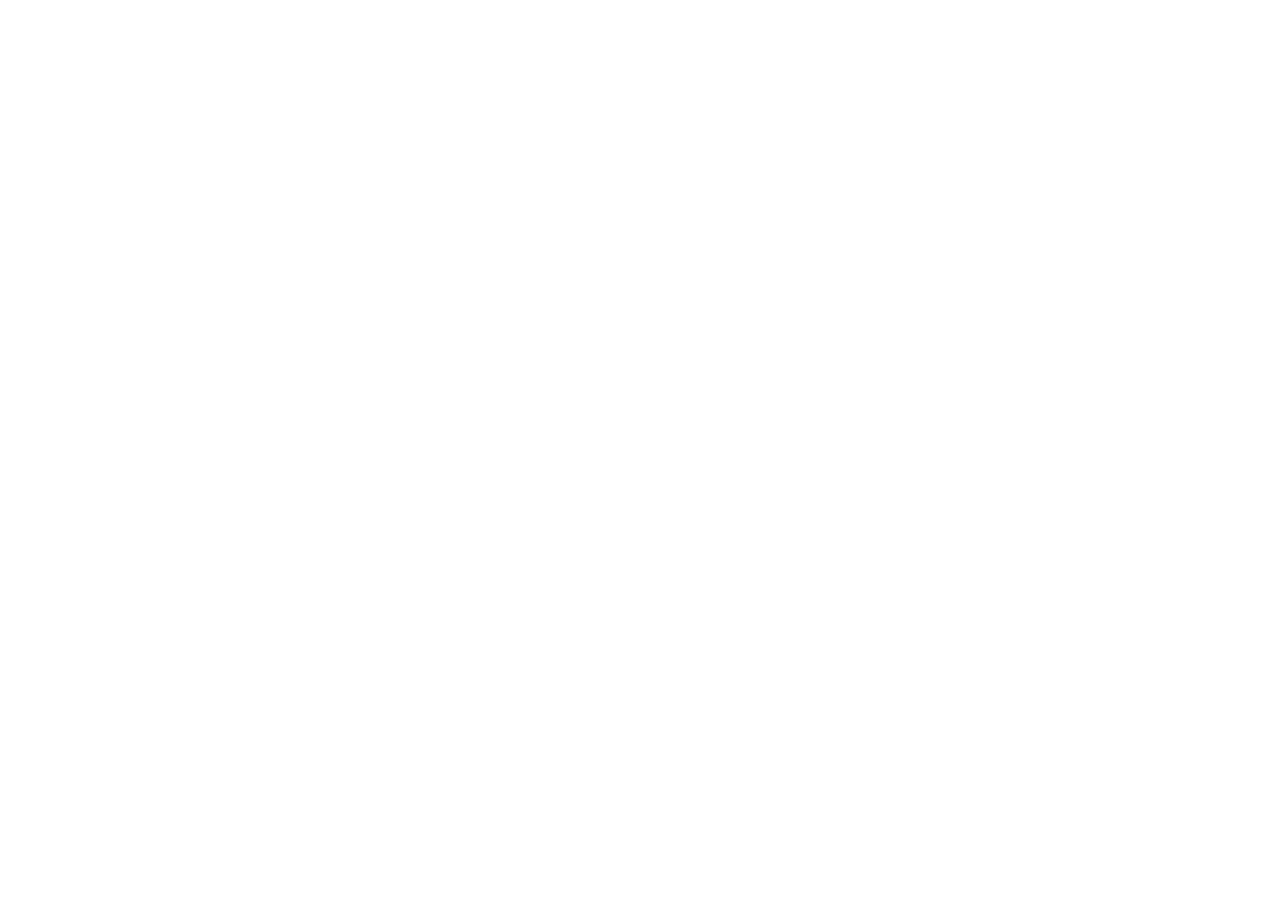
==== index.html @ 52187e14 "init porject" ====
<!DOCTYPE html>
<html lang="en">
<head>
    <meta charset="UTF-8">
    <meta http-equiv="X-UA-Compatible" content="IE=edge">
    <meta name="viewport" content="width=device-width, initial-scale=1.0">
    <title>首页</title>
</head>
<body>
    
</body>
</html>
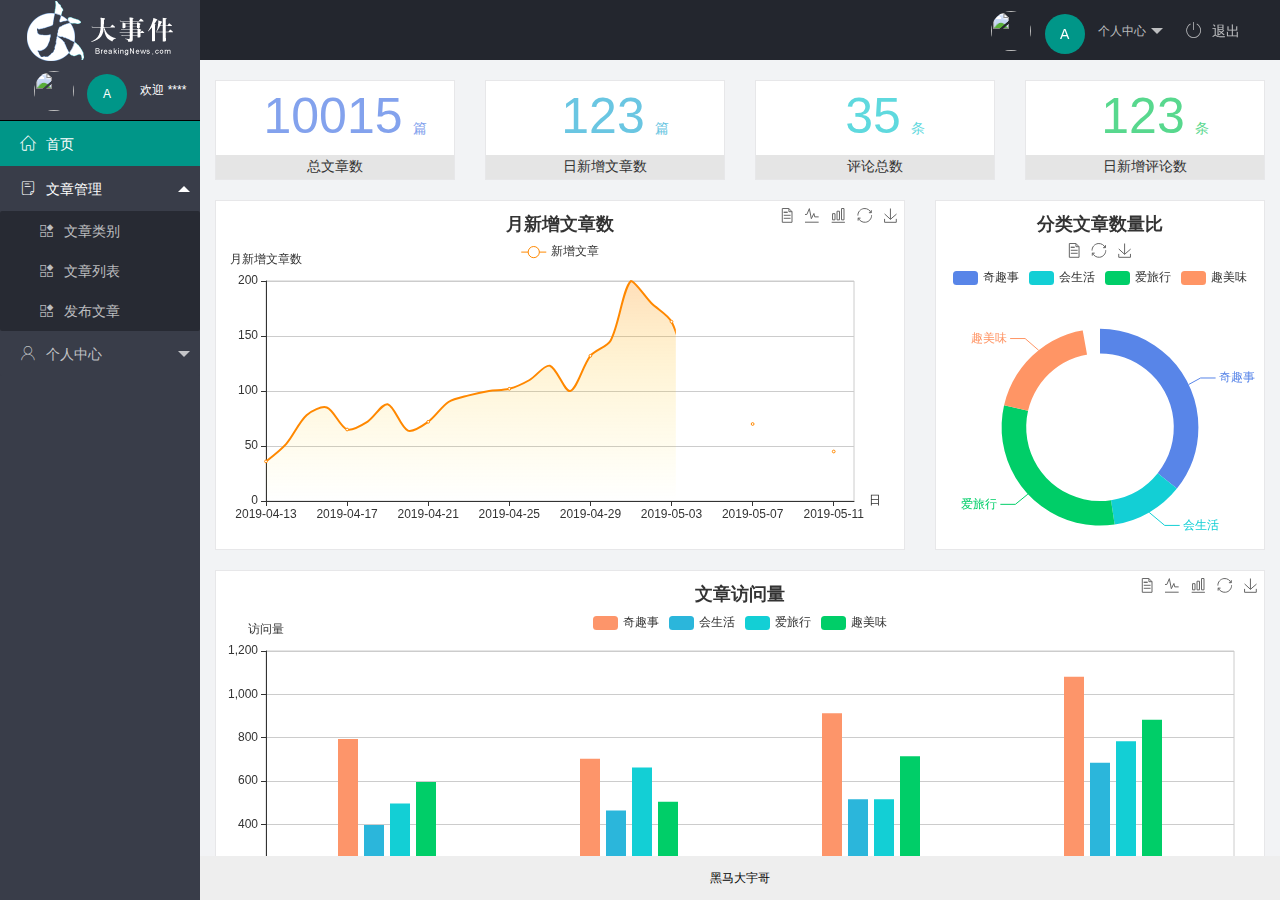
==== commit 8bfda434: "finsh home" ====
--- a/index.html
+++ b/index.html
@@ -1,12 +1,100 @@
 <!DOCTYPE html>
 <html lang="en">
+
 <head>
     <meta charset="UTF-8">
     <meta http-equiv="X-UA-Compatible" content="IE=edge">
     <meta name="viewport" content="width=device-width, initial-scale=1.0">
-    <title>首页</title>
+    <title>后台首页</title>
+    <link rel="stylesheet" href="./assets/lib/layui/css/layui.css">
+    <link rel="stylesheet" href="./assets/css/index.css">
+    <link rel="stylesheet" href="./assets/fonts/iconfont.css">
 </head>
+
 <body>
-    
+    <div class="layui-layout layui-layout-admin">
+        <div class="layui-header">
+            <div class="layui-logo layui-hide-xs layui-bg-black">
+                <img src="./assets/images/logo.png" alt="/ ">
+            </div>
+
+            <ul class="layui-nav layui-layout-right">
+                <li class="layui-nav-item layui-hide layui-show-md-inline-block">
+                    <a href="javascript:;" class="userInfo">
+                        <img src="//tva1.sinaimg.cn/crop.0.0.118.118.180/5db11ff4gw1e77d3nqrv8j203b03cweg.jpg"
+                            class="layui-nav-img">
+                            <span class="text-avatar">A</span>
+                        个人中心
+                    </a>
+                    <dl class="layui-nav-child">
+                        <dd><a href="">基本资料</a></dd>
+                        <dd><a href="">Settings</a></dd>
+                        <dd><a href="">Sign out</a></dd>
+                    </dl>
+                </li>
+                <li class="layui-nav-item" >
+                    <a href="javascript:;" class="btnLogout">
+                            <span class="iconfont icon-tuichu"></span>退出
+                    </a>
+                </li>
+            </ul>
+        </div>
+
+        <div class="layui-side layui-bg-black">
+            <div class="layui-side-scroll">
+                <div href="javascript:;" class="userInfo">
+                    <img src="//tva1.sinaimg.cn/crop.0.0.118.118.180/5db11ff4gw1e77d3nqrv8j203b03cweg.jpg"
+                        class="layui-nav-img">
+                        <span class="text-avatar">A</span>
+                    <span id="welcome">欢迎 ****</span>
+                </div>
+
+
+                <!-- 左侧导航区域（可配合layui已有的垂直导航） -->
+                <ul class="layui-nav layui-nav-tree" lay-filter="test">
+                    <li class="layui-nav-item layui-this" ><a href="./home/dashboard.html" target="fm"><span class="iconfont icon-home"></span>首页</a></li>
+
+                    <li class="layui-nav-item layui-nav-itemed">
+                        <a class="" href="javascript:;"><span class="iconfont icon-16"></span>文章管理</a>
+                        <dl class="layui-nav-child">
+                            <dd><a href="javascript:;"><i class="layui-icon">&#xe653;</i>文章类别</a></dd>
+                            <dd><a href="javascript:;"><i class="layui-icon">&#xe653;</i>文章列表</a></dd>
+                            <dd><a href="javascript:;"><i class="layui-icon">&#xe653;</i>发布文章</a></dd>
+
+                        </dl>
+                    </li>
+                    <li class="layui-nav-item">
+                        <a href="javascript:;"><span class="iconfont icon-user"></span>个人中心</a>
+                        <dl class="layui-nav-child">
+                            <dd><a href="javascript:;"><i class="layui-icon">&#xe653;</i>基本资料</a></dd>
+                            <dd><a href="javascript:;"><i class="layui-icon">&#xe653;</i>更换头像</a></dd>
+                            <dd><a href="javascript:;"><i class="layui-icon">&#xe653;</i>重置密码</a></dd>
+           
+                        </dl>
+                    </li>
+
+
+                </ul>
+            </div>
+        </div>
+
+        <div class="layui-body">
+            <!-- 内容主体区域 -->
+            <iframe name='fm'src="./home/dashboard.html" frameborder="0"></iframe>
+        </div>
+
+        <div class="layui-footer">
+            <!-- 底部固定区域 -->
+            黑马大宇哥
+        </div>
+    </div>
+
+    <script src="./assets/lib/layui/layui.all.js"></script>
+
+    <script src="./assets/lib/jquery.js"></script>
+    <script src="./assets/js/baseApi.js"></script>
+    <script src="./assets/js/index.js"></script>
+
 </body>
+
 </html>--- a/assets/lib/layui/css/layui.css
+++ b/assets/lib/layui/css/layui.css
@@ -0,0 +1,2 @@
+/** layui-v2.5.5 MIT License By https://www.layui.com */
+ .layui-inline,img{display:inline-block;vertical-align:middle}h1,h2,h3,h4,h5,h6{font-weight:400}.layui-edge,.layui-header,.layui-inline,.layui-main{position:relative}.layui-body,.layui-edge,.layui-elip{overflow:hidden}.layui-btn,.layui-edge,.layui-inline,img{vertical-align:middle}.layui-btn,.layui-disabled,.layui-icon,.layui-unselect{-moz-user-select:none;-webkit-user-select:none;-ms-user-select:none}.layui-elip,.layui-form-checkbox span,.layui-form-pane .layui-form-label{text-overflow:ellipsis;white-space:nowrap}.layui-breadcrumb,.layui-tree-btnGroup{visibility:hidden}blockquote,body,button,dd,div,dl,dt,form,h1,h2,h3,h4,h5,h6,input,li,ol,p,pre,td,textarea,th,ul{margin:0;padding:0;-webkit-tap-highlight-color:rgba(0,0,0,0)}a:active,a:hover{outline:0}img{border:none}li{list-style:none}table{border-collapse:collapse;border-spacing:0}h4,h5,h6{font-size:100%}button,input,optgroup,option,select,textarea{font-family:inherit;font-size:inherit;font-style:inherit;font-weight:inherit;outline:0}pre{white-space:pre-wrap;white-space:-moz-pre-wrap;white-space:-pre-wrap;white-space:-o-pre-wrap;word-wrap:break-word}body{line-height:24px;font:14px Helvetica Neue,Helvetica,PingFang SC,Tahoma,Arial,sans-serif}hr{height:1px;margin:10px 0;border:0;clear:both}a{color:#333;text-decoration:none}a:hover{color:#777}a cite{font-style:normal;*cursor:pointer}.layui-border-box,.layui-border-box *{box-sizing:border-box}.layui-box,.layui-box *{box-sizing:content-box}.layui-clear{clear:both;*zoom:1}.layui-clear:after{content:'\20';clear:both;*zoom:1;display:block;height:0}.layui-inline{*display:inline;*zoom:1}.layui-edge{display:inline-block;width:0;height:0;border-width:6px;border-style:dashed;border-color:transparent}.layui-edge-top{top:-4px;border-bottom-color:#999;border-bottom-style:solid}.layui-edge-right{border-left-color:#999;border-left-style:solid}.layui-edge-bottom{top:2px;border-top-color:#999;border-top-style:solid}.layui-edge-left{border-right-color:#999;border-right-style:solid}.layui-disabled,.layui-disabled:hover{color:#d2d2d2!important;cursor:not-allowed!important}.layui-circle{border-radius:100%}.layui-show{display:block!important}.layui-hide{display:none!important}@font-face{font-family:layui-icon;src:url(../font/iconfont.eot?v=250);src:url(../font/iconfont.eot?v=250#iefix) format('embedded-opentype'),url(../font/iconfont.woff2?v=250) format('woff2'),url(../font/iconfont.woff?v=250) format('woff'),url(../font/iconfont.ttf?v=250) format('truetype'),url(../font/iconfont.svg?v=250#layui-icon) format('svg')}.layui-icon{font-family:layui-icon!important;font-size:16px;font-style:normal;-webkit-font-smoothing:antialiased;-moz-osx-font-smoothing:grayscale}.layui-icon-reply-fill:before{content:"\e611"}.layui-icon-set-fill:before{content:"\e614"}.layui-icon-menu-fill:before{content:"\e60f"}.layui-icon-search:before{content:"\e615"}.layui-icon-share:before{content:"\e641"}.layui-icon-set-sm:before{content:"\e620"}.layui-icon-engine:before{content:"\e628"}.layui-icon-close:before{content:"\1006"}.layui-icon-close-fill:before{content:"\1007"}.layui-icon-chart-screen:before{content:"\e629"}.layui-icon-star:before{content:"\e600"}.layui-icon-circle-dot:before{content:"\e617"}.layui-icon-chat:before{content:"\e606"}.layui-icon-release:before{content:"\e609"}.layui-icon-list:before{content:"\e60a"}.layui-icon-chart:before{content:"\e62c"}.layui-icon-ok-circle:before{content:"\1005"}.layui-icon-layim-theme:before{content:"\e61b"}.layui-icon-table:before{content:"\e62d"}.layui-icon-right:before{content:"\e602"}.layui-icon-left:before{content:"\e603"}.layui-icon-cart-simple:before{content:"\e698"}.layui-icon-face-cry:before{content:"\e69c"}.layui-icon-face-smile:before{content:"\e6af"}.layui-icon-survey:before{content:"\e6b2"}.layui-icon-tree:before{content:"\e62e"}.layui-icon-upload-circle:before{content:"\e62f"}.layui-icon-add-circle:before{content:"\e61f"}.layui-icon-download-circle:before{content:"\e601"}.layui-icon-templeate-1:before{content:"\e630"}.layui-icon-util:before{content:"\e631"}.layui-icon-face-surprised:before{content:"\e664"}.layui-icon-edit:before{content:"\e642"}.layui-icon-speaker:before{content:"\e645"}.layui-icon-down:before{content:"\e61a"}.layui-icon-file:before{content:"\e621"}.layui-icon-layouts:before{content:"\e632"}.layui-icon-rate-half:before{content:"\e6c9"}.layui-icon-add-circle-fine:before{content:"\e608"}.layui-icon-prev-circle:before{content:"\e633"}.layui-icon-read:before{content:"\e705"}.layui-icon-404:before{content:"\e61c"}.layui-icon-carousel:before{content:"\e634"}.layui-icon-help:before{content:"\e607"}.layui-icon-code-circle:before{content:"\e635"}.layui-icon-water:before{content:"\e636"}.layui-icon-username:before{content:"\e66f"}.layui-icon-find-fill:before{content:"\e670"}.layui-icon-about:before{content:"\e60b"}.layui-icon-location:before{content:"\e715"}.layui-icon-up:before{content:"\e619"}.layui-icon-pause:before{content:"\e651"}.layui-icon-date:before{content:"\e637"}.layui-icon-layim-uploadfile:before{content:"\e61d"}.layui-icon-delete:before{content:"\e640"}.layui-icon-play:before{content:"\e652"}.layui-icon-top:before{content:"\e604"}.layui-icon-friends:before{content:"\e612"}.layui-icon-refresh-3:before{content:"\e9aa"}.layui-icon-ok:before{content:"\e605"}.layui-icon-layer:before{content:"\e638"}.layui-icon-face-smile-fine:before{content:"\e60c"}.layui-icon-dollar:before{content:"\e659"}.layui-icon-group:before{content:"\e613"}.layui-icon-layim-download:before{content:"\e61e"}.layui-icon-picture-fine:before{content:"\e60d"}.layui-icon-link:before{content:"\e64c"}.layui-icon-diamond:before{content:"\e735"}.layui-icon-log:before{content:"\e60e"}.layui-icon-rate-solid:before{content:"\e67a"}.layui-icon-fonts-del:before{content:"\e64f"}.layui-icon-unlink:before{content:"\e64d"}.layui-icon-fonts-clear:before{content:"\e639"}.layui-icon-triangle-r:before{content:"\e623"}.layui-icon-circle:before{content:"\e63f"}.layui-icon-radio:before{content:"\e643"}.layui-icon-align-center:before{content:"\e647"}.layui-icon-align-right:before{content:"\e648"}.layui-icon-align-left:before{content:"\e649"}.layui-icon-loading-1:before{content:"\e63e"}.layui-icon-return:before{content:"\e65c"}.layui-icon-fonts-strong:before{content:"\e62b"}.layui-icon-upload:before{content:"\e67c"}.layui-icon-dialogue:before{content:"\e63a"}.layui-icon-video:before{content:"\e6ed"}.layui-icon-headset:before{content:"\e6fc"}.layui-icon-cellphone-fine:before{content:"\e63b"}.layui-icon-add-1:before{content:"\e654"}.layui-icon-face-smile-b:before{content:"\e650"}.layui-icon-fonts-html:before{content:"\e64b"}.layui-icon-form:before{content:"\e63c"}.layui-icon-cart:before{content:"\e657"}.layui-icon-camera-fill:before{content:"\e65d"}.layui-icon-tabs:before{content:"\e62a"}.layui-icon-fonts-code:before{content:"\e64e"}.layui-icon-fire:before{content:"\e756"}.layui-icon-set:before{content:"\e716"}.layui-icon-fonts-u:before{content:"\e646"}.layui-icon-triangle-d:before{content:"\e625"}.layui-icon-tips:before{content:"\e702"}.layui-icon-picture:before{content:"\e64a"}.layui-icon-more-vertical:before{content:"\e671"}.layui-icon-flag:before{content:"\e66c"}.layui-icon-loading:before{content:"\e63d"}.layui-icon-fonts-i:before{content:"\e644"}.layui-icon-refresh-1:before{content:"\e666"}.layui-icon-rmb:before{content:"\e65e"}.layui-icon-home:before{content:"\e68e"}.layui-icon-user:before{content:"\e770"}.layui-icon-notice:before{content:"\e667"}.layui-icon-login-weibo:before{content:"\e675"}.layui-icon-voice:before{content:"\e688"}.layui-icon-upload-drag:before{content:"\e681"}.layui-icon-login-qq:before{content:"\e676"}.layui-icon-snowflake:before{content:"\e6b1"}.layui-icon-file-b:before{content:"\e655"}.layui-icon-template:before{content:"\e663"}.layui-icon-auz:before{content:"\e672"}.layui-icon-console:before{content:"\e665"}.layui-icon-app:before{content:"\e653"}.layui-icon-prev:before{content:"\e65a"}.layui-icon-website:before{content:"\e7ae"}.layui-icon-next:before{content:"\e65b"}.layui-icon-component:before{content:"\e857"}.layui-icon-more:before{content:"\e65f"}.layui-icon-login-wechat:before{content:"\e677"}.layui-icon-shrink-right:before{content:"\e668"}.layui-icon-spread-left:before{content:"\e66b"}.layui-icon-camera:before{content:"\e660"}.layui-icon-note:before{content:"\e66e"}.layui-icon-refresh:before{content:"\e669"}.layui-icon-female:before{content:"\e661"}.layui-icon-male:before{content:"\e662"}.layui-icon-password:before{content:"\e673"}.layui-icon-senior:before{content:"\e674"}.layui-icon-theme:before{content:"\e66a"}.layui-icon-tread:before{content:"\e6c5"}.layui-icon-praise:before{content:"\e6c6"}.layui-icon-star-fill:before{content:"\e658"}.layui-icon-rate:before{content:"\e67b"}.layui-icon-template-1:before{content:"\e656"}.layui-icon-vercode:before{content:"\e679"}.layui-icon-cellphone:before{content:"\e678"}.layui-icon-screen-full:before{content:"\e622"}.layui-icon-screen-restore:before{content:"\e758"}.layui-icon-cols:before{content:"\e610"}.layui-icon-export:before{content:"\e67d"}.layui-icon-print:before{content:"\e66d"}.layui-icon-slider:before{content:"\e714"}.layui-icon-addition:before{content:"\e624"}.layui-icon-subtraction:before{content:"\e67e"}.layui-icon-service:before{content:"\e626"}.layui-icon-transfer:before{content:"\e691"}.layui-main{width:1140px;margin:0 auto}.layui-header{z-index:1000;height:60px}.layui-header a:hover{transition:all .5s;-webkit-transition:all .5s}.layui-side{position:fixed;left:0;top:0;bottom:0;z-index:999;width:200px;overflow-x:hidden}.layui-side-scroll{position:relative;width:220px;height:100%;overflow-x:hidden}.layui-body{position:absolute;left:200px;right:0;top:0;bottom:0;z-index:998;width:auto;overflow-y:auto;box-sizing:border-box}.layui-layout-body{overflow:hidden}.layui-layout-admin .layui-header{background-color:#23262E}.layui-layout-admin .layui-side{top:60px;width:200px;overflow-x:hidden}.layui-layout-admin .layui-body{position:fixed;top:60px;bottom:44px}.layui-layout-admin .layui-main{width:auto;margin:0 15px}.layui-layout-admin .layui-footer{position:fixed;left:200px;right:0;bottom:0;height:44px;line-height:44px;padding:0 15px;background-color:#eee}.layui-layout-admin .layui-logo{position:absolute;left:0;top:0;width:200px;height:100%;line-height:60px;text-align:center;color:#009688;font-size:16px}.layui-layout-admin .layui-header .layui-nav{background:0 0}.layui-layout-left{position:absolute!important;left:200px;top:0}.layui-layout-right{position:absolute!important;right:0;top:0}.layui-container{position:relative;margin:0 auto;padding:0 15px;box-sizing:border-box}.layui-fluid{position:relative;margin:0 auto;padding:0 15px}.layui-row:after,.layui-row:before{content:'';display:block;clear:both}.layui-col-lg1,.layui-col-lg10,.layui-col-lg11,.layui-col-lg12,.layui-col-lg2,.layui-col-lg3,.layui-col-lg4,.layui-col-lg5,.layui-col-lg6,.layui-col-lg7,.layui-col-lg8,.layui-col-lg9,.layui-col-md1,.layui-col-md10,.layui-col-md11,.layui-col-md12,.layui-col-md2,.layui-col-md3,.layui-col-md4,.layui-col-md5,.layui-col-md6,.layui-col-md7,.layui-col-md8,.layui-col-md9,.layui-col-sm1,.layui-col-sm10,.layui-col-sm11,.layui-col-sm12,.layui-col-sm2,.layui-col-sm3,.layui-col-sm4,.layui-col-sm5,.layui-col-sm6,.layui-col-sm7,.layui-col-sm8,.layui-col-sm9,.layui-col-xs1,.layui-col-xs10,.layui-col-xs11,.layui-col-xs12,.layui-col-xs2,.layui-col-xs3,.layui-col-xs4,.layui-col-xs5,.layui-col-xs6,.layui-col-xs7,.layui-col-xs8,.layui-col-xs9{position:relative;display:block;box-sizing:border-box}.layui-col-xs1,.layui-col-xs10,.layui-col-xs11,.layui-col-xs12,.layui-col-xs2,.layui-col-xs3,.layui-col-xs4,.layui-col-xs5,.layui-col-xs6,.layui-col-xs7,.layui-col-xs8,.layui-col-xs9{float:left}.layui-col-xs1{width:8.33333333%}.layui-col-xs2{width:16.66666667%}.layui-col-xs3{width:25%}.layui-col-xs4{width:33.33333333%}.layui-col-xs5{width:41.66666667%}.layui-col-xs6{width:50%}.layui-col-xs7{width:58.33333333%}.layui-col-xs8{width:66.66666667%}.layui-col-xs9{width:75%}.layui-col-xs10{width:83.33333333%}.layui-col-xs11{width:91.66666667%}.layui-col-xs12{width:100%}.layui-col-xs-offset1{margin-left:8.33333333%}.layui-col-xs-offset2{margin-left:16.66666667%}.layui-col-xs-offset3{margin-left:25%}.layui-col-xs-offset4{margin-left:33.33333333%}.layui-col-xs-offset5{margin-left:41.66666667%}.layui-col-xs-offset6{margin-left:50%}.layui-col-xs-offset7{margin-left:58.33333333%}.layui-col-xs-offset8{margin-left:66.66666667%}.layui-col-xs-offset9{margin-left:75%}.layui-col-xs-offset10{margin-left:83.33333333%}.layui-col-xs-offset11{margin-left:91.66666667%}.layui-col-xs-offset12{margin-left:100%}@media screen and (max-width:768px){.layui-hide-xs{display:none!important}.layui-show-xs-block{display:block!important}.layui-show-xs-inline{display:inline!important}.layui-show-xs-inline-block{display:inline-block!important}}@media screen and (min-width:768px){.layui-container{width:750px}.layui-hide-sm{display:none!important}.layui-show-sm-block{display:block!important}.layui-show-sm-inline{display:inline!important}.layui-show-sm-inline-block{display:inline-block!important}.layui-col-sm1,.layui-col-sm10,.layui-col-sm11,.layui-col-sm12,.layui-col-sm2,.layui-col-sm3,.layui-col-sm4,.layui-col-sm5,.layui-col-sm6,.layui-col-sm7,.layui-col-sm8,.layui-col-sm9{float:left}.layui-col-sm1{width:8.33333333%}.layui-col-sm2{width:16.66666667%}.layui-col-sm3{width:25%}.layui-col-sm4{width:33.33333333%}.layui-col-sm5{width:41.66666667%}.layui-col-sm6{width:50%}.layui-col-sm7{width:58.33333333%}.layui-col-sm8{width:66.66666667%}.layui-col-sm9{width:75%}.layui-col-sm10{width:83.33333333%}.layui-col-sm11{width:91.66666667%}.layui-col-sm12{width:100%}.layui-col-sm-offset1{margin-left:8.33333333%}.layui-col-sm-offset2{margin-left:16.66666667%}.layui-col-sm-offset3{margin-left:25%}.layui-col-sm-offset4{margin-left:33.33333333%}.layui-col-sm-offset5{margin-left:41.66666667%}.layui-col-sm-offset6{margin-left:50%}.layui-col-sm-offset7{margin-left:58.33333333%}.layui-col-sm-offset8{margin-left:66.66666667%}.layui-col-sm-offset9{margin-left:75%}.layui-col-sm-offset10{margin-left:83.33333333%}.layui-col-sm-offset11{margin-left:91.66666667%}.layui-col-sm-offset12{margin-left:100%}}@media screen and (min-width:992px){.layui-container{width:970px}.layui-hide-md{display:none!important}.layui-show-md-block{display:block!important}.layui-show-md-inline{display:inline!important}.layui-show-md-inline-block{display:inline-block!important}.layui-col-md1,.layui-col-md10,.layui-col-md11,.layui-col-md12,.layui-col-md2,.layui-col-md3,.layui-col-md4,.layui-col-md5,.layui-col-md6,.layui-col-md7,.layui-col-md8,.layui-col-md9{float:left}.layui-col-md1{width:8.33333333%}.layui-col-md2{width:16.66666667%}.layui-col-md3{width:25%}.layui-col-md4{width:33.33333333%}.layui-col-md5{width:41.66666667%}.layui-col-md6{width:50%}.layui-col-md7{width:58.33333333%}.layui-col-md8{width:66.66666667%}.layui-col-md9{width:75%}.layui-col-md10{width:83.33333333%}.layui-col-md11{width:91.66666667%}.layui-col-md12{width:100%}.layui-col-md-offset1{margin-left:8.33333333%}.layui-col-md-offset2{margin-left:16.66666667%}.layui-col-md-offset3{margin-left:25%}.layui-col-md-offset4{margin-left:33.33333333%}.layui-col-md-offset5{margin-left:41.66666667%}.layui-col-md-offset6{margin-left:50%}.layui-col-md-offset7{margin-left:58.33333333%}.layui-col-md-offset8{margin-left:66.66666667%}.layui-col-md-offset9{margin-left:75%}.layui-col-md-offset10{margin-left:83.33333333%}.layui-col-md-offset11{margin-left:91.66666667%}.layui-col-md-offset12{margin-left:100%}}@media screen and (min-width:1200px){.layui-container{width:1170px}.layui-hide-lg{display:none!important}.layui-show-lg-block{display:block!important}.layui-show-lg-inline{display:inline!important}.layui-show-lg-inline-block{display:inline-block!important}.layui-col-lg1,.layui-col-lg10,.layui-col-lg11,.layui-col-lg12,.layui-col-lg2,.layui-col-lg3,.layui-col-lg4,.layui-col-lg5,.layui-col-lg6,.layui-col-lg7,.layui-col-lg8,.layui-col-lg9{float:left}.layui-col-lg1{width:8.33333333%}.layui-col-lg2{width:16.66666667%}.layui-col-lg3{width:25%}.layui-col-lg4{width:33.33333333%}.layui-col-lg5{width:41.66666667%}.layui-col-lg6{width:50%}.layui-col-lg7{width:58.33333333%}.layui-col-lg8{width:66.66666667%}.layui-col-lg9{width:75%}.layui-col-lg10{width:83.33333333%}.layui-col-lg11{width:91.66666667%}.layui-col-lg12{width:100%}.layui-col-lg-offset1{margin-left:8.33333333%}.layui-col-lg-offset2{margin-left:16.66666667%}.layui-col-lg-offset3{margin-left:25%}.layui-col-lg-offset4{margin-left:33.33333333%}.layui-col-lg-offset5{margin-left:41.66666667%}.layui-col-lg-offset6{margin-left:50%}.layui-col-lg-offset7{margin-left:58.33333333%}.layui-col-lg-offset8{margin-left:66.66666667%}.layui-col-lg-offset9{margin-left:75%}.layui-col-lg-offset10{margin-left:83.33333333%}.layui-col-lg-offset11{margin-left:91.66666667%}.layui-col-lg-offset12{margin-left:100%}}.layui-col-space1{margin:-.5px}.layui-col-space1>*{padding:.5px}.layui-col-space3{margin:-1.5px}.layui-col-space3>*{padding:1.5px}.layui-col-space5{margin:-2.5px}.layui-col-space5>*{padding:2.5px}.layui-col-space8{margin:-3.5px}.layui-col-space8>*{padding:3.5px}.layui-col-space10{margin:-5px}.layui-col-space10>*{padding:5px}.layui-col-space12{margin:-6px}.layui-col-space12>*{padding:6px}.layui-col-space15{margin:-7.5px}.layui-col-space15>*{padding:7.5px}.layui-col-space18{margin:-9px}.layui-col-space18>*{padding:9px}.layui-col-space20{margin:-10px}.layui-col-space20>*{padding:10px}.layui-col-space22{margin:-11px}.layui-col-space22>*{padding:11px}.layui-col-space25{margin:-12.5px}.layui-col-space25>*{padding:12.5px}.layui-col-space30{margin:-15px}.layui-col-space30>*{padding:15px}.layui-btn,.layui-input,.layui-select,.layui-textarea,.layui-upload-button{outline:0;-webkit-appearance:none;transition:all .3s;-webkit-transition:all .3s;box-sizing:border-box}.layui-elem-quote{margin-bottom:10px;padding:15px;line-height:22px;border-left:5px solid #009688;border-radius:0 2px 2px 0;background-color:#f2f2f2}.layui-quote-nm{border-style:solid;border-width:1px 1px 1px 5px;background:0 0}.layui-elem-field{margin-bottom:10px;padding:0;border-width:1px;border-style:solid}.layui-elem-field legend{margin-left:20px;padding:0 10px;font-size:20px;font-weight:300}.layui-field-title{margin:10px 0 20px;border-width:1px 0 0}.layui-field-box{padding:10px 15px}.layui-field-title .layui-field-box{padding:10px 0}.layui-progress{position:relative;height:6px;border-radius:20px;background-color:#e2e2e2}.layui-progress-bar{position:absolute;left:0;top:0;width:0;max-width:100%;height:6px;border-radius:20px;text-align:right;background-color:#5FB878;transition:all .3s;-webkit-transition:all .3s}.layui-progress-big,.layui-progress-big .layui-progress-bar{height:18px;line-height:18px}.layui-progress-text{position:relative;top:-20px;line-height:18px;font-size:12px;color:#666}.layui-progress-big .layui-progress-text{position:static;padding:0 10px;color:#fff}.layui-collapse{border-width:1px;border-style:solid;border-radius:2px}.layui-colla-content,.layui-colla-item{border-top-width:1px;border-top-style:solid}.layui-colla-item:first-child{border-top:none}.layui-colla-title{position:relative;height:42px;line-height:42px;padding:0 15px 0 35px;color:#333;background-color:#f2f2f2;cursor:pointer;font-size:14px;overflow:hidden}.layui-colla-content{display:none;padding:10px 15px;line-height:22px;color:#666}.layui-colla-icon{position:absolute;left:15px;top:0;font-size:14px}.layui-card{margin-bottom:15px;border-radius:2px;background-color:#fff;box-shadow:0 1px 2px 0 rgba(0,0,0,.05)}.layui-card:last-child{margin-bottom:0}.layui-card-header{position:relative;height:42px;line-height:42px;padding:0 15px;border-bottom:1px solid #f6f6f6;color:#333;border-radius:2px 2px 0 0;font-size:14px}.layui-bg-black,.layui-bg-blue,.layui-bg-cyan,.layui-bg-green,.layui-bg-orange,.layui-bg-red{color:#fff!important}.layui-card-body{position:relative;padding:10px 15px;line-height:24px}.layui-card-body[pad15]{padding:15px}.layui-card-body[pad20]{padding:20px}.layui-card-body .layui-table{margin:5px 0}.layui-card .layui-tab{margin:0}.layui-panel-window{position:relative;padding:15px;border-radius:0;border-top:5px solid #E6E6E6;background-color:#fff}.layui-auxiliar-moving{position:fixed;left:0;right:0;top:0;bottom:0;width:100%;height:100%;background:0 0;z-index:9999999999}.layui-form-label,.layui-form-mid,.layui-form-select,.layui-input-block,.layui-input-inline,.layui-textarea{position:relative}.layui-bg-red{background-color:#FF5722!important}.layui-bg-orange{background-color:#FFB800!important}.layui-bg-green{background-color:#009688!important}.layui-bg-cyan{background-color:#2F4056!important}.layui-bg-blue{background-color:#1E9FFF!important}.layui-bg-black{background-color:#393D49!important}.layui-bg-gray{background-color:#eee!important;color:#666!important}.layui-badge-rim,.layui-colla-content,.layui-colla-item,.layui-collapse,.layui-elem-field,.layui-form-pane .layui-form-item[pane],.layui-form-pane .layui-form-label,.layui-input,.layui-layedit,.layui-layedit-tool,.layui-quote-nm,.layui-select,.layui-tab-bar,.layui-tab-card,.layui-tab-title,.layui-tab-title .layui-this:after,.layui-textarea{border-color:#e6e6e6}.layui-timeline-item:before,hr{background-color:#e6e6e6}.layui-text{line-height:22px;font-size:14px;color:#666}.layui-text h1,.layui-text h2,.layui-text h3{font-weight:500;color:#333}.layui-text h1{font-size:30px}.layui-text h2{font-size:24px}.layui-text h3{font-size:18px}.layui-text a:not(.layui-btn){color:#01AAED}.layui-text a:not(.layui-btn):hover{text-decoration:underline}.layui-text ul{padding:5px 0 5px 15px}.layui-text ul li{margin-top:5px;list-style-type:disc}.layui-text em,.layui-word-aux{color:#999!important;padding:0 5px!important}.layui-btn{display:inline-block;height:38px;line-height:38px;padding:0 18px;background-color:#009688;color:#fff;white-space:nowrap;text-align:center;font-size:14px;border:none;border-radius:2px;cursor:pointer}.layui-btn:hover{opacity:.8;filter:alpha(opacity=80);color:#fff}.layui-btn:active{opacity:1;filter:alpha(opacity=100)}.layui-btn+.layui-btn{margin-left:10px}.layui-btn-container{font-size:0}.layui-btn-container .layui-btn{margin-right:10px;margin-bottom:10px}.layui-btn-container .layui-btn+.layui-btn{margin-left:0}.layui-table .layui-btn-container .layui-btn{margin-bottom:9px}.layui-btn-radius{border-radius:100px}.layui-btn .layui-icon{margin-right:3px;font-size:18px;vertical-align:bottom;vertical-align:middle\9}.layui-btn-primary{border:1px solid #C9C9C9;background-color:#fff;color:#555}.layui-btn-primary:hover{border-color:#009688;color:#333}.layui-btn-normal{background-color:#1E9FFF}.layui-btn-warm{background-color:#FFB800}.layui-btn-danger{background-color:#FF5722}.layui-btn-checked{background-color:#5FB878}.layui-btn-disabled,.layui-btn-disabled:active,.layui-btn-disabled:hover{border:1px solid #e6e6e6;background-color:#FBFBFB;color:#C9C9C9;cursor:not-allowed;opacity:1}.layui-btn-lg{height:44px;line-height:44px;padding:0 25px;font-size:16px}.layui-btn-sm{height:30px;line-height:30px;padding:0 10px;font-size:12px}.layui-btn-sm i{font-size:16px!important}.layui-btn-xs{height:22px;line-height:22px;padding:0 5px;font-size:12px}.layui-btn-xs i{font-size:14px!important}.layui-btn-group{display:inline-block;vertical-align:middle;font-size:0}.layui-btn-group .layui-btn{margin-left:0!important;margin-right:0!important;border-left:1px solid rgba(255,255,255,.5);border-radius:0}.layui-btn-group .layui-btn-primary{border-left:none}.layui-btn-group .layui-btn-primary:hover{border-color:#C9C9C9;color:#009688}.layui-btn-group .layui-btn:first-child{border-left:none;border-radius:2px 0 0 2px}.layui-btn-group .layui-btn-primary:first-child{border-left:1px solid #c9c9c9}.layui-btn-group .layui-btn:last-child{border-radius:0 2px 2px 0}.layui-btn-group .layui-btn+.layui-btn{margin-left:0}.layui-btn-group+.layui-btn-group{margin-left:10px}.layui-btn-fluid{width:100%}.layui-input,.layui-select,.layui-textarea{height:38px;line-height:1.3;line-height:38px\9;border-width:1px;border-style:solid;background-color:#fff;border-radius:2px}.layui-input::-webkit-input-placeholder,.layui-select::-webkit-input-placeholder,.layui-textarea::-webkit-input-placeholder{line-height:1.3}.layui-input,.layui-textarea{display:block;width:100%;padding-left:10px}.layui-input:hover,.layui-textarea:hover{border-color:#D2D2D2!important}.layui-input:focus,.layui-textarea:focus{border-color:#C9C9C9!important}.layui-textarea{min-height:100px;height:auto;line-height:20px;padding:6px 10px;resize:vertical}.layui-select{padding:0 10px}.layui-form input[type=checkbox],.layui-form input[type=radio],.layui-form select{display:none}.layui-form [lay-ignore]{display:initial}.layui-form-item{margin-bottom:15px;clear:both;*zoom:1}.layui-form-item:after{content:'\20';clear:both;*zoom:1;display:block;height:0}.layui-form-label{float:left;display:block;padding:9px 15px;width:80px;font-weight:400;line-height:20px;text-align:right}.layui-form-label-col{display:block;float:none;padding:9px 0;line-height:20px;text-align:left}.layui-form-item .layui-inline{margin-bottom:5px;margin-right:10px}.layui-input-block{margin-left:110px;min-height:36px}.layui-input-inline{display:inline-block;vertical-align:middle}.layui-form-item .layui-input-inline{float:left;width:190px;margin-right:10px}.layui-form-text .layui-input-inline{width:auto}.layui-form-mid{float:left;display:block;padding:9px 0!important;line-height:20px;margin-right:10px}.layui-form-danger+.layui-form-select .layui-input,.layui-form-danger:focus{border-color:#FF5722!important}.layui-form-select .layui-input{padding-right:30px;cursor:pointer}.layui-form-select .layui-edge{position:absolute;right:10px;top:50%;margin-top:-3px;cursor:pointer;border-width:6px;border-top-color:#c2c2c2;border-top-style:solid;transition:all .3s;-webkit-transition:all .3s}.layui-form-select dl{display:none;position:absolute;left:0;top:42px;padding:5px 0;z-index:899;min-width:100%;border:1px solid #d2d2d2;max-height:300px;overflow-y:auto;background-color:#fff;border-radius:2px;box-shadow:0 2px 4px rgba(0,0,0,.12);box-sizing:border-box}.layui-form-select dl dd,.layui-form-select dl dt{padding:0 10px;line-height:36px;white-space:nowrap;overflow:hidden;text-overflow:ellipsis}.layui-form-select dl dt{font-size:12px;color:#999}.layui-form-select dl dd{cursor:pointer}.layui-form-select dl dd:hover{background-color:#f2f2f2;-webkit-transition:.5s all;transition:.5s all}.layui-form-select .layui-select-group dd{padding-left:20px}.layui-form-select dl dd.layui-select-tips{padding-left:10px!important;color:#999}.layui-form-select dl dd.layui-this{background-color:#5FB878;color:#fff}.layui-form-checkbox,.layui-form-select dl dd.layui-disabled{background-color:#fff}.layui-form-selected dl{display:block}.layui-form-checkbox,.layui-form-checkbox *,.layui-form-switch{display:inline-block;vertical-align:middle}.layui-form-selected .layui-edge{margin-top:-9px;-webkit-transform:rotate(180deg);transform:rotate(180deg);margin-top:-3px\9}:root .layui-form-selected .layui-edge{margin-top:-9px\0/IE9}.layui-form-selectup dl{top:auto;bottom:42px}.layui-select-none{margin:5px 0;text-align:center;color:#999}.layui-select-disabled .layui-disabled{border-color:#eee!important}.layui-select-disabled .layui-edge{border-top-color:#d2d2d2}.layui-form-checkbox{position:relative;height:30px;line-height:30px;margin-right:10px;padding-right:30px;cursor:pointer;font-size:0;-webkit-transition:.1s linear;transition:.1s linear;box-sizing:border-box}.layui-form-checkbox span{padding:0 10px;height:100%;font-size:14px;border-radius:2px 0 0 2px;background-color:#d2d2d2;color:#fff;overflow:hidden}.layui-form-checkbox:hover span{background-color:#c2c2c2}.layui-form-checkbox i{position:absolute;right:0;top:0;width:30px;height:28px;border:1px solid #d2d2d2;border-left:none;border-radius:0 2px 2px 0;color:#fff;font-size:20px;text-align:center}.layui-form-checkbox:hover i{border-color:#c2c2c2;color:#c2c2c2}.layui-form-checked,.layui-form-checked:hover{border-color:#5FB878}.layui-form-checked span,.layui-form-checked:hover span{background-color:#5FB878}.layui-form-checked i,.layui-form-checked:hover i{color:#5FB878}.layui-form-item .layui-form-checkbox{margin-top:4px}.layui-form-checkbox[lay-skin=primary]{height:auto!important;line-height:normal!important;min-width:18px;min-height:18px;border:none!important;margin-right:0;padding-left:28px;padding-right:0;background:0 0}.layui-form-checkbox[lay-skin=primary] span{padding-left:0;padding-right:15px;line-height:18px;background:0 0;color:#666}.layui-form-checkbox[lay-skin=primary] i{right:auto;left:0;width:16px;height:16px;line-height:16px;border:1px solid #d2d2d2;font-size:12px;border-radius:2px;background-color:#fff;-webkit-transition:.1s linear;transition:.1s linear}.layui-form-checkbox[lay-skin=primary]:hover i{border-color:#5FB878;color:#fff}.layui-form-checked[lay-skin=primary] i{border-color:#5FB878!important;background-color:#5FB878;color:#fff}.layui-checkbox-disbaled[lay-skin=primary] span{background:0 0!important;color:#c2c2c2}.layui-checkbox-disbaled[lay-skin=primary]:hover i{border-color:#d2d2d2}.layui-form-item .layui-form-checkbox[lay-skin=primary]{margin-top:10px}.layui-form-switch{position:relative;height:22px;line-height:22px;min-width:35px;padding:0 5px;margin-top:8px;border:1px solid #d2d2d2;border-radius:20px;cursor:pointer;background-color:#fff;-webkit-transition:.1s linear;transition:.1s linear}.layui-form-switch i{position:absolute;left:5px;top:3px;width:16px;height:16px;border-radius:20px;background-color:#d2d2d2;-webkit-transition:.1s linear;transition:.1s linear}.layui-form-switch em{position:relative;top:0;width:25px;margin-left:21px;padding:0!important;text-align:center!important;color:#999!important;font-style:normal!important;font-size:12px}.layui-form-onswitch{border-color:#5FB878;background-color:#5FB878}.layui-checkbox-disbaled,.layui-checkbox-disbaled i{border-color:#e2e2e2!important}.layui-form-onswitch i{left:100%;margin-left:-21px;background-color:#fff}.layui-form-onswitch em{margin-left:5px;margin-right:21px;color:#fff!important}.layui-checkbox-disbaled span{background-color:#e2e2e2!important}.layui-checkbox-disbaled:hover i{color:#fff!important}[lay-radio]{display:none}.layui-form-radio,.layui-form-radio *{display:inline-block;vertical-align:middle}.layui-form-radio{line-height:28px;margin:6px 10px 0 0;padding-right:10px;cursor:pointer;font-size:0}.layui-form-radio *{font-size:14px}.layui-form-radio>i{margin-right:8px;font-size:22px;color:#c2c2c2}.layui-form-radio>i:hover,.layui-form-radioed>i{color:#5FB878}.layui-radio-disbaled>i{color:#e2e2e2!important}.layui-form-pane .layui-form-label{width:110px;padding:8px 15px;height:38px;line-height:20px;border-width:1px;border-style:solid;border-radius:2px 0 0 2px;text-align:center;background-color:#FBFBFB;overflow:hidden;box-sizing:border-box}.layui-form-pane .layui-input-inline{margin-left:-1px}.layui-form-pane .layui-input-block{margin-left:110px;left:-1px}.layui-form-pane .layui-input{border-radius:0 2px 2px 0}.layui-form-pane .layui-form-text .layui-form-label{float:none;width:100%;border-radius:2px;box-sizing:border-box;text-align:left}.layui-form-pane .layui-form-text .layui-input-inline{display:block;margin:0;top:-1px;clear:both}.layui-form-pane .layui-form-text .layui-input-block{margin:0;left:0;top:-1px}.layui-form-pane .layui-form-text .layui-textarea{min-height:100px;border-radius:0 0 2px 2px}.layui-form-pane .layui-form-checkbox{margin:4px 0 4px 10px}.layui-form-pane .layui-form-radio,.layui-form-pane .layui-form-switch{margin-top:6px;margin-left:10px}.layui-form-pane .layui-form-item[pane]{position:relative;border-width:1px;border-style:solid}.layui-form-pane .layui-form-item[pane] .layui-form-label{position:absolute;left:0;top:0;height:100%;border-width:0 1px 0 0}.layui-form-pane .layui-form-item[pane] .layui-input-inline{margin-left:110px}@media screen and (max-width:450px){.layui-form-item .layui-form-label{text-overflow:ellipsis;overflow:hidden;white-space:nowrap}.layui-form-item .layui-inline{display:block;margin-right:0;margin-bottom:20px;clear:both}.layui-form-item .layui-inline:after{content:'\20';clear:both;display:block;height:0}.layui-form-item .layui-input-inline{display:block;float:none;left:-3px;width:auto;margin:0 0 10px 112px}.layui-form-item .layui-input-inline+.layui-form-mid{margin-left:110px;top:-5px;padding:0}.layui-form-item .layui-form-checkbox{margin-right:5px;margin-bottom:5px}}.layui-layedit{border-width:1px;border-style:solid;border-radius:2px}.layui-layedit-tool{padding:3px 5px;border-bottom-width:1px;border-bottom-style:solid;font-size:0}.layedit-tool-fixed{position:fixed;top:0;border-top:1px solid #e2e2e2}.layui-layedit-tool .layedit-tool-mid,.layui-layedit-tool .layui-icon{display:inline-block;vertical-align:middle;text-align:center;font-size:14px}.layui-layedit-tool .layui-icon{position:relative;width:32px;height:30px;line-height:30px;margin:3px 5px;color:#777;cursor:pointer;border-radius:2px}.layui-layedit-tool .layui-icon:hover{color:#393D49}.layui-layedit-tool .layui-icon:active{color:#000}.layui-layedit-tool .layedit-tool-active{background-color:#e2e2e2;color:#000}.layui-layedit-tool .layui-disabled,.layui-layedit-tool .layui-disabled:hover{color:#d2d2d2;cursor:not-allowed}.layui-layedit-tool .layedit-tool-mid{width:1px;height:18px;margin:0 10px;background-color:#d2d2d2}.layedit-tool-html{width:50px!important;font-size:30px!important}.layedit-tool-b,.layedit-tool-code,.layedit-tool-help{font-size:16px!important}.layedit-tool-d,.layedit-tool-face,.layedit-tool-image,.layedit-tool-unlink{font-size:18px!important}.layedit-tool-image input{position:absolute;font-size:0;left:0;top:0;width:100%;height:100%;opacity:.01;filter:Alpha(opacity=1);cursor:pointer}.layui-layedit-iframe iframe{display:block;width:100%}#LAY_layedit_code{overflow:hidden}.layui-laypage{display:inline-block;*display:inline;*zoom:1;vertical-align:middle;margin:10px 0;font-size:0}.layui-laypage>a:first-child,.layui-laypage>a:first-child em{border-radius:2px 0 0 2px}.layui-laypage>a:last-child,.layui-laypage>a:last-child em{border-radius:0 2px 2px 0}.layui-laypage>:first-child{margin-left:0!important}.layui-laypage>:last-child{margin-right:0!important}.layui-laypage a,.layui-laypage button,.layui-laypage input,.layui-laypage select,.layui-laypage span{border:1px solid #e2e2e2}.layui-laypage a,.layui-laypage span{display:inline-block;*display:inline;*zoom:1;vertical-align:middle;padding:0 15px;height:28px;line-height:28px;margin:0 -1px 5px 0;background-color:#fff;color:#333;font-size:12px}.layui-flow-more a *,.layui-laypage input,.layui-table-view select[lay-ignore]{display:inline-block}.layui-laypage a:hover{color:#009688}.layui-laypage em{font-style:normal}.layui-laypage .layui-laypage-spr{color:#999;font-weight:700}.layui-laypage a{text-decoration:none}.layui-laypage .layui-laypage-curr{position:relative}.layui-laypage .layui-laypage-curr em{position:relative;color:#fff}.layui-laypage .layui-laypage-curr .layui-laypage-em{position:absolute;left:-1px;top:-1px;padding:1px;width:100%;height:100%;background-color:#009688}.layui-laypage-em{border-radius:2px}.layui-laypage-next em,.layui-laypage-prev em{font-family:Sim sun;font-size:16px}.layui-laypage .layui-laypage-count,.layui-laypage .layui-laypage-limits,.layui-laypage .layui-laypage-refresh,.layui-laypage .layui-laypage-skip{margin-left:10px;margin-right:10px;padding:0;border:none}.layui-laypage .layui-laypage-limits,.layui-laypage .layui-laypage-refresh{vertical-align:top}.layui-laypage .layui-laypage-refresh i{font-size:18px;cursor:pointer}.layui-laypage select{height:22px;padding:3px;border-radius:2px;cursor:pointer}.layui-laypage .layui-laypage-skip{height:30px;line-height:30px;color:#999}.layui-laypage button,.layui-laypage input{height:30px;line-height:30px;border-radius:2px;vertical-align:top;background-color:#fff;box-sizing:border-box}.layui-laypage input{width:40px;margin:0 10px;padding:0 3px;text-align:center}.layui-laypage input:focus,.layui-laypage select:focus{border-color:#009688!important}.layui-laypage button{margin-left:10px;padding:0 10px;cursor:pointer}.layui-table,.layui-table-view{margin:10px 0}.layui-flow-more{margin:10px 0;text-align:center;color:#999;font-size:14px}.layui-flow-more a{height:32px;line-height:32px}.layui-flow-more a *{vertical-align:top}.layui-flow-more a cite{padding:0 20px;border-radius:3px;background-color:#eee;color:#333;font-style:normal}.layui-flow-more a cite:hover{opacity:.8}.layui-flow-more a i{font-size:30px;color:#737383}.layui-table{width:100%;background-color:#fff;color:#666}.layui-table tr{transition:all .3s;-webkit-transition:all .3s}.layui-table th{text-align:left;font-weight:400}.layui-table tbody tr:hover,.layui-table thead tr,.layui-table-click,.layui-table-header,.layui-table-hover,.layui-table-mend,.layui-table-patch,.layui-table-tool,.layui-table-total,.layui-table-total tr,.layui-table[lay-even] tr:nth-child(even){background-color:#f2f2f2}.layui-table td,.layui-table th,.layui-table-col-set,.layui-table-fixed-r,.layui-table-grid-down,.layui-table-header,.layui-table-page,.layui-table-tips-main,.layui-table-tool,.layui-table-total,.layui-table-view,.layui-table[lay-skin=line],.layui-table[lay-skin=row]{border-width:1px;border-style:solid;border-color:#e6e6e6}.layui-table td,.layui-table th{position:relative;padding:9px 15px;min-height:20px;line-height:20px;font-size:14px}.layui-table[lay-skin=line] td,.layui-table[lay-skin=line] th{border-width:0 0 1px}.layui-table[lay-skin=row] td,.layui-table[lay-skin=row] th{border-width:0 1px 0 0}.layui-table[lay-skin=nob] td,.layui-table[lay-skin=nob] th{border:none}.layui-table img{max-width:100px}.layui-table[lay-size=lg] td,.layui-table[lay-size=lg] th{padding:15px 30px}.layui-table-view .layui-table[lay-size=lg] .layui-table-cell{height:40px;line-height:40px}.layui-table[lay-size=sm] td,.layui-table[lay-size=sm] th{font-size:12px;padding:5px 10px}.layui-table-view .layui-table[lay-size=sm] .layui-table-cell{height:20px;line-height:20px}.layui-table[lay-data]{display:none}.layui-table-box{position:relative;overflow:hidden}.layui-table-view .layui-table{position:relative;width:auto;margin:0}.layui-table-view .layui-table[lay-skin=line]{border-width:0 1px 0 0}.layui-table-view .layui-table[lay-skin=row]{border-width:0 0 1px}.layui-table-view .layui-table td,.layui-table-view .layui-table th{padding:5px 0;border-top:none;border-left:none}.layui-table-view .layui-table th.layui-unselect .layui-table-cell span{cursor:pointer}.layui-table-view .layui-table td{cursor:default}.layui-table-view .layui-table td[data-edit=text]{cursor:text}.layui-table-view .layui-form-checkbox[lay-skin=primary] i{width:18px;height:18px}.layui-table-view .layui-form-radio{line-height:0;padding:0}.layui-table-view .layui-form-radio>i{margin:0;font-size:20px}.layui-table-init{position:absolute;left:0;top:0;width:100%;height:100%;text-align:center;z-index:110}.layui-table-init .layui-icon{position:absolute;left:50%;top:50%;margin:-15px 0 0 -15px;font-size:30px;color:#c2c2c2}.layui-table-header{border-width:0 0 1px;overflow:hidden}.layui-table-header .layui-table{margin-bottom:-1px}.layui-table-tool .layui-inline[lay-event]{position:relative;width:26px;height:26px;padding:5px;line-height:16px;margin-right:10px;text-align:center;color:#333;border:1px solid #ccc;cursor:pointer;-webkit-transition:.5s all;transition:.5s all}.layui-table-tool .layui-inline[lay-event]:hover{border:1px solid #999}.layui-table-tool-temp{padding-right:120px}.layui-table-tool-self{position:absolute;right:17px;top:10px}.layui-table-tool .layui-table-tool-self .layui-inline[lay-event]{margin:0 0 0 10px}.layui-table-tool-panel{position:absolute;top:29px;left:-1px;padding:5px 0;min-width:150px;min-height:40px;border:1px solid #d2d2d2;text-align:left;overflow-y:auto;background-color:#fff;box-shadow:0 2px 4px rgba(0,0,0,.12)}.layui-table-cell,.layui-table-tool-panel li{overflow:hidden;text-overflow:ellipsis;white-space:nowrap}.layui-table-tool-panel li{padding:0 10px;line-height:30px;-webkit-transition:.5s all;transition:.5s all}.layui-table-tool-panel li .layui-form-checkbox[lay-skin=primary]{width:100%;padding-left:28px}.layui-table-tool-panel li:hover{background-color:#f2f2f2}.layui-table-tool-panel li .layui-form-checkbox[lay-skin=primary] i{position:absolute;left:0;top:0}.layui-table-tool-panel li .layui-form-checkbox[lay-skin=primary] span{padding:0}.layui-table-tool .layui-table-tool-self .layui-table-tool-panel{left:auto;right:-1px}.layui-table-col-set{position:absolute;right:0;top:0;width:20px;height:100%;border-width:0 0 0 1px;background-color:#fff}.layui-table-sort{width:10px;height:20px;margin-left:5px;cursor:pointer!important}.layui-table-sort .layui-edge{position:absolute;left:5px;border-width:5px}.layui-table-sort .layui-table-sort-asc{top:3px;border-top:none;border-bottom-style:solid;border-bottom-color:#b2b2b2}.layui-table-sort .layui-table-sort-asc:hover{border-bottom-color:#666}.layui-table-sort .layui-table-sort-desc{bottom:5px;border-bottom:none;border-top-style:solid;border-top-color:#b2b2b2}.layui-table-sort .layui-table-sort-desc:hover{border-top-color:#666}.layui-table-sort[lay-sort=asc] .layui-table-sort-asc{border-bottom-color:#000}.layui-table-sort[lay-sort=desc] .layui-table-sort-desc{border-top-color:#000}.layui-table-cell{height:28px;line-height:28px;padding:0 15px;position:relative;box-sizing:border-box}.layui-table-cell .layui-form-checkbox[lay-skin=primary]{top:-1px;padding:0}.layui-table-cell .layui-table-link{color:#01AAED}.laytable-cell-checkbox,.laytable-cell-numbers,.laytable-cell-radio,.laytable-cell-space{padding:0;text-align:center}.layui-table-body{position:relative;overflow:auto;margin-right:-1px;margin-bottom:-1px}.layui-table-body .layui-none{line-height:26px;padding:15px;text-align:center;color:#999}.layui-table-fixed{position:absolute;left:0;top:0;z-index:101}.layui-table-fixed .layui-table-body{overflow:hidden}.layui-table-fixed-l{box-shadow:0 -1px 8px rgba(0,0,0,.08)}.layui-table-fixed-r{left:auto;right:-1px;border-width:0 0 0 1px;box-shadow:-1px 0 8px rgba(0,0,0,.08)}.layui-table-fixed-r .layui-table-header{position:relative;overflow:visible}.layui-table-mend{position:absolute;right:-49px;top:0;height:100%;width:50px}.layui-table-tool{position:relative;z-index:890;width:100%;min-height:50px;line-height:30px;padding:10px 15px;border-width:0 0 1px}.layui-table-tool .layui-btn-container{margin-bottom:-10px}.layui-table-page,.layui-table-total{border-width:1px 0 0;margin-bottom:-1px;overflow:hidden}.layui-table-page{position:relative;width:100%;padding:7px 7px 0;height:41px;font-size:12px;white-space:nowrap}.layui-table-page>div{height:26px}.layui-table-page .layui-laypage{margin:0}.layui-table-page .layui-laypage a,.layui-table-page .layui-laypage span{height:26px;line-height:26px;margin-bottom:10px;border:none;background:0 0}.layui-table-page .layui-laypage a,.layui-table-page .layui-laypage span.layui-laypage-curr{padding:0 12px}.layui-table-page .layui-laypage span{margin-left:0;padding:0}.layui-table-page .layui-laypage .layui-laypage-prev{margin-left:-7px!important}.layui-table-page .layui-laypage .layui-laypage-curr .layui-laypage-em{left:0;top:0;padding:0}.layui-table-page .layui-laypage button,.layui-table-page .layui-laypage input{height:26px;line-height:26px}.layui-table-page .layui-laypage input{width:40px}.layui-table-page .layui-laypage button{padding:0 10px}.layui-table-page select{height:18px}.layui-table-patch .layui-table-cell{padding:0;width:30px}.layui-table-edit{position:absolute;left:0;top:0;width:100%;height:100%;padding:0 14px 1px;border-radius:0;box-shadow:1px 1px 20px rgba(0,0,0,.15)}.layui-table-edit:focus{border-color:#5FB878!important}select.layui-table-edit{padding:0 0 0 10px;border-color:#C9C9C9}.layui-table-view .layui-form-checkbox,.layui-table-view .layui-form-radio,.layui-table-view .layui-form-switch{top:0;margin:0;box-sizing:content-box}.layui-table-view .layui-form-checkbox{top:-1px;height:26px;line-height:26px}.layui-table-view .layui-form-checkbox i{height:26px}.layui-table-grid .layui-table-cell{overflow:visible}.layui-table-grid-down{position:absolute;top:0;right:0;width:26px;height:100%;padding:5px 0;border-width:0 0 0 1px;text-align:center;background-color:#fff;color:#999;cursor:pointer}.layui-table-grid-down .layui-icon{position:absolute;top:50%;left:50%;margin:-8px 0 0 -8px}.layui-table-grid-down:hover{background-color:#fbfbfb}body .layui-table-tips .layui-layer-content{background:0 0;padding:0;box-shadow:0 1px 6px rgba(0,0,0,.12)}.layui-table-tips-main{margin:-44px 0 0 -1px;max-height:150px;padding:8px 15px;font-size:14px;overflow-y:scroll;background-color:#fff;color:#666}.layui-table-tips-c{position:absolute;right:-3px;top:-13px;width:20px;height:20px;padding:3px;cursor:pointer;background-color:#666;border-radius:50%;color:#fff}.layui-table-tips-c:hover{background-color:#777}.layui-table-tips-c:before{position:relative;right:-2px}.layui-upload-file{display:none!important;opacity:.01;filter:Alpha(opacity=1)}.layui-upload-drag,.layui-upload-form,.layui-upload-wrap{display:inline-block}.layui-upload-list{margin:10px 0}.layui-upload-choose{padding:0 10px;color:#999}.layui-upload-drag{position:relative;padding:30px;border:1px dashed #e2e2e2;background-color:#fff;text-align:center;cursor:pointer;color:#999}.layui-upload-drag .layui-icon{font-size:50px;color:#009688}.layui-upload-drag[lay-over]{border-color:#009688}.layui-upload-iframe{position:absolute;width:0;height:0;border:0;visibility:hidden}.layui-upload-wrap{position:relative;vertical-align:middle}.layui-upload-wrap .layui-upload-file{display:block!important;position:absolute;left:0;top:0;z-index:10;font-size:100px;width:100%;height:100%;opacity:.01;filter:Alpha(opacity=1);cursor:pointer}.layui-transfer-active,.layui-transfer-box{display:inline-block;vertical-align:middle}.layui-transfer-box,.layui-transfer-header,.layui-transfer-search{border-width:0;border-style:solid;border-color:#e6e6e6}.layui-transfer-box{position:relative;border-width:1px;width:200px;height:360px;border-radius:2px;background-color:#fff}.layui-transfer-box .layui-form-checkbox{width:100%;margin:0!important}.layui-transfer-header{height:38px;line-height:38px;padding:0 10px;border-bottom-width:1px}.layui-transfer-search{position:relative;padding:10px;border-bottom-width:1px}.layui-transfer-search .layui-input{height:32px;padding-left:30px;font-size:12px}.layui-transfer-search .layui-icon-search{position:absolute;left:20px;top:50%;margin-top:-8px;color:#666}.layui-transfer-active{margin:0 15px}.layui-transfer-active .layui-btn{display:block;margin:0;padding:0 15px;background-color:#5FB878;border-color:#5FB878;color:#fff}.layui-transfer-active .layui-btn-disabled{background-color:#FBFBFB;border-color:#e6e6e6;color:#C9C9C9}.layui-transfer-active .layui-btn:first-child{margin-bottom:15px}.layui-transfer-active .layui-btn .layui-icon{margin:0;font-size:14px!important}.layui-transfer-data{padding:5px 0;overflow:auto}.layui-transfer-data li{height:32px;line-height:32px;padding:0 10px}.layui-transfer-data li:hover{background-color:#f2f2f2;transition:.5s all}.layui-transfer-data .layui-none{padding:15px 10px;text-align:center;color:#999}.layui-nav{position:relative;padding:0 20px;background-color:#393D49;color:#fff;border-radius:2px;font-size:0;box-sizing:border-box}.layui-nav *{font-size:14px}.layui-nav .layui-nav-item{position:relative;display:inline-block;*display:inline;*zoom:1;vertical-align:middle;line-height:60px}.layui-nav .layui-nav-item a{display:block;padding:0 20px;color:#fff;color:rgba(255,255,255,.7);transition:all .3s;-webkit-transition:all .3s}.layui-nav .layui-this:after,.layui-nav-bar,.layui-nav-tree .layui-nav-itemed:after{position:absolute;left:0;top:0;width:0;height:5px;background-color:#5FB878;transition:all .2s;-webkit-transition:all .2s}.layui-nav-bar{z-index:1000}.layui-nav .layui-nav-item a:hover,.layui-nav .layui-this a{color:#fff}.layui-nav .layui-this:after{content:'';top:auto;bottom:0;width:100%}.layui-nav-img{width:30px;height:30px;margin-right:10px;border-radius:50%}.layui-nav .layui-nav-more{content:'';width:0;height:0;border-style:solid dashed dashed;border-color:#fff transparent transparent;overflow:hidden;cursor:pointer;transition:all .2s;-webkit-transition:all .2s;position:absolute;top:50%;right:3px;margin-top:-3px;border-width:6px;border-top-color:rgba(255,255,255,.7)}.layui-nav .layui-nav-mored,.layui-nav-itemed>a .layui-nav-more{margin-top:-9px;border-style:dashed dashed solid;border-color:transparent transparent #fff}.layui-nav-child{display:none;position:absolute;left:0;top:65px;min-width:100%;line-height:36px;padding:5px 0;box-shadow:0 2px 4px rgba(0,0,0,.12);border:1px solid #d2d2d2;background-color:#fff;z-index:100;border-radius:2px;white-space:nowrap}.layui-nav .layui-nav-child a{color:#333}.layui-nav .layui-nav-child a:hover{background-color:#f2f2f2;color:#000}.layui-nav-child dd{position:relative}.layui-nav .layui-nav-child dd.layui-this a,.layui-nav-child dd.layui-this{background-color:#5FB878;color:#fff}.layui-nav-child dd.layui-this:after{display:none}.layui-nav-tree{width:200px;padding:0}.layui-nav-tree .layui-nav-item{display:block;width:100%;line-height:45px}.layui-nav-tree .layui-nav-item a{position:relative;height:45px;line-height:45px;text-overflow:ellipsis;overflow:hidden;white-space:nowrap}.layui-nav-tree .layui-nav-item a:hover{background-color:#4E5465}.layui-nav-tree .layui-nav-bar{width:5px;height:0;background-color:#009688}.layui-nav-tree .layui-nav-child dd.layui-this,.layui-nav-tree .layui-nav-child dd.layui-this a,.layui-nav-tree .layui-this,.layui-nav-tree .layui-this>a,.layui-nav-tree .layui-this>a:hover{background-color:#009688;color:#fff}.layui-nav-tree .layui-this:after{display:none}.layui-nav-itemed>a,.layui-nav-tree .layui-nav-title a,.layui-nav-tree .layui-nav-title a:hover{color:#fff!important}.layui-nav-tree .layui-nav-child{position:relative;z-index:0;top:0;border:none;box-shadow:none}.layui-nav-tree .layui-nav-child a{height:40px;line-height:40px;color:#fff;color:rgba(255,255,255,.7)}.layui-nav-tree .layui-nav-child,.layui-nav-tree .layui-nav-child a:hover{background:0 0;color:#fff}.layui-nav-tree .layui-nav-more{right:10px}.layui-nav-itemed>.layui-nav-child{display:block;padding:0;background-color:rgba(0,0,0,.3)!important}.layui-nav-itemed>.layui-nav-child>.layui-this>.layui-nav-child{display:block}.layui-nav-side{position:fixed;top:0;bottom:0;left:0;overflow-x:hidden;z-index:999}.layui-bg-blue .layui-nav-bar,.layui-bg-blue .layui-nav-itemed:after,.layui-bg-blue .layui-this:after{background-color:#93D1FF}.layui-bg-blue .layui-nav-child dd.layui-this{background-color:#1E9FFF}.layui-bg-blue .layui-nav-itemed>a,.layui-nav-tree.layui-bg-blue .layui-nav-title a,.layui-nav-tree.layui-bg-blue .layui-nav-title a:hover{background-color:#007DDB!important}.layui-breadcrumb{font-size:0}.layui-breadcrumb>*{font-size:14px}.layui-breadcrumb a{color:#999!important}.layui-breadcrumb a:hover{color:#5FB878!important}.layui-breadcrumb a cite{color:#666;font-style:normal}.layui-breadcrumb span[lay-separator]{margin:0 10px;color:#999}.layui-tab{margin:10px 0;text-align:left!important}.layui-tab[overflow]>.layui-tab-title{overflow:hidden}.layui-tab-title{position:relative;left:0;height:40px;white-space:nowrap;font-size:0;border-bottom-width:1px;border-bottom-style:solid;transition:all .2s;-webkit-transition:all .2s}.layui-tab-title li{display:inline-block;*display:inline;*zoom:1;vertical-align:middle;font-size:14px;transition:all .2s;-webkit-transition:all .2s;position:relative;line-height:40px;min-width:65px;padding:0 15px;text-align:center;cursor:pointer}.layui-tab-title li a{display:block}.layui-tab-title .layui-this{color:#000}.layui-tab-title .layui-this:after{position:absolute;left:0;top:0;content:'';width:100%;height:41px;border-width:1px;border-style:solid;border-bottom-color:#fff;border-radius:2px 2px 0 0;box-sizing:border-box;pointer-events:none}.layui-tab-bar{position:absolute;right:0;top:0;z-index:10;width:30px;height:39px;line-height:39px;border-width:1px;border-style:solid;border-radius:2px;text-align:center;background-color:#fff;cursor:pointer}.layui-tab-bar .layui-icon{position:relative;display:inline-block;top:3px;transition:all .3s;-webkit-transition:all .3s}.layui-tab-item{display:none}.layui-tab-more{padding-right:30px;height:auto!important;white-space:normal!important}.layui-tab-more li.layui-this:after{border-bottom-color:#e2e2e2;border-radius:2px}.layui-tab-more .layui-tab-bar .layui-icon{top:-2px;top:3px\9;-webkit-transform:rotate(180deg);transform:rotate(180deg)}:root .layui-tab-more .layui-tab-bar .layui-icon{top:-2px\0/IE9}.layui-tab-content{padding:10px}.layui-tab-title li .layui-tab-close{position:relative;display:inline-block;width:18px;height:18px;line-height:20px;margin-left:8px;top:1px;text-align:center;font-size:14px;color:#c2c2c2;transition:all .2s;-webkit-transition:all .2s}.layui-tab-title li .layui-tab-close:hover{border-radius:2px;background-color:#FF5722;color:#fff}.layui-tab-brief>.layui-tab-title .layui-this{color:#009688}.layui-tab-brief>.layui-tab-more li.layui-this:after,.layui-tab-brief>.layui-tab-title .layui-this:after{border:none;border-radius:0;border-bottom:2px solid #5FB878}.layui-tab-brief[overflow]>.layui-tab-title .layui-this:after{top:-1px}.layui-tab-card{border-width:1px;border-style:solid;border-radius:2px;box-shadow:0 2px 5px 0 rgba(0,0,0,.1)}.layui-tab-card>.layui-tab-title{background-color:#f2f2f2}.layui-tab-card>.layui-tab-title li{margin-right:-1px;margin-left:-1px}.layui-tab-card>.layui-tab-title .layui-this{background-color:#fff}.layui-tab-card>.layui-tab-title .layui-this:after{border-top:none;border-width:1px;border-bottom-color:#fff}.layui-tab-card>.layui-tab-title .layui-tab-bar{height:40px;line-height:40px;border-radius:0;border-top:none;border-right:none}.layui-tab-card>.layui-tab-more .layui-this{background:0 0;color:#5FB878}.layui-tab-card>.layui-tab-more .layui-this:after{border:none}.layui-timeline{padding-left:5px}.layui-timeline-item{position:relative;padding-bottom:20px}.layui-timeline-axis{position:absolute;left:-5px;top:0;z-index:10;width:20px;height:20px;line-height:20px;background-color:#fff;color:#5FB878;border-radius:50%;text-align:center;cursor:pointer}.layui-timeline-axis:hover{color:#FF5722}.layui-timeline-item:before{content:'';position:absolute;left:5px;top:0;z-index:0;width:1px;height:100%}.layui-timeline-item:last-child:before{display:none}.layui-timeline-item:first-child:before{display:block}.layui-timeline-content{padding-left:25px}.layui-timeline-title{position:relative;margin-bottom:10px}.layui-badge,.layui-badge-dot,.layui-badge-rim{position:relative;display:inline-block;padding:0 6px;font-size:12px;text-align:center;background-color:#FF5722;color:#fff;border-radius:2px}.layui-badge{height:18px;line-height:18px}.layui-badge-dot{width:8px;height:8px;padding:0;border-radius:50%}.layui-badge-rim{height:18px;line-height:18px;border-width:1px;border-style:solid;background-color:#fff;color:#666}.layui-btn .layui-badge,.layui-btn .layui-badge-dot{margin-left:5px}.layui-nav .layui-badge,.layui-nav .layui-badge-dot{position:absolute;top:50%;margin:-8px 6px 0}.layui-tab-title .layui-badge,.layui-tab-title .layui-badge-dot{left:5px;top:-2px}.layui-carousel{position:relative;left:0;top:0;background-color:#f8f8f8}.layui-carousel>[carousel-item]{position:relative;width:100%;height:100%;overflow:hidden}.layui-carousel>[carousel-item]:before{position:absolute;content:'\e63d';left:50%;top:50%;width:100px;line-height:20px;margin:-10px 0 0 -50px;text-align:center;color:#c2c2c2;font-family:layui-icon!important;font-size:30px;font-style:normal;-webkit-font-smoothing:antialiased;-moz-osx-font-smoothing:grayscale}.layui-carousel>[carousel-item]>*{display:none;position:absolute;left:0;top:0;width:100%;height:100%;background-color:#f8f8f8;transition-duration:.3s;-webkit-transition-duration:.3s}.layui-carousel-updown>*{-webkit-transition:.3s ease-in-out up;transition:.3s ease-in-out up}.layui-carousel-arrow{display:none\9;opacity:0;position:absolute;left:10px;top:50%;margin-top:-18px;width:36px;height:36px;line-height:36px;text-align:center;font-size:20px;border:0;border-radius:50%;background-color:rgba(0,0,0,.2);color:#fff;-webkit-transition-duration:.3s;transition-duration:.3s;cursor:pointer}.layui-carousel-arrow[lay-type=add]{left:auto!important;right:10px}.layui-carousel:hover .layui-carousel-arrow[lay-type=add],.layui-carousel[lay-arrow=always] .layui-carousel-arrow[lay-type=add]{right:20px}.layui-carousel[lay-arrow=always] .layui-carousel-arrow{opacity:1;left:20px}.layui-carousel[lay-arrow=none] .layui-carousel-arrow{display:none}.layui-carousel-arrow:hover,.layui-carousel-ind ul:hover{background-color:rgba(0,0,0,.35)}.layui-carousel:hover .layui-carousel-arrow{display:block\9;opacity:1;left:20px}.layui-carousel-ind{position:relative;top:-35px;width:100%;line-height:0!important;text-align:center;font-size:0}.layui-carousel[lay-indicator=outside]{margin-bottom:30px}.layui-carousel[lay-indicator=outside] .layui-carousel-ind{top:10px}.layui-carousel[lay-indicator=outside] .layui-carousel-ind ul{background-color:rgba(0,0,0,.5)}.layui-carousel[lay-indicator=none] .layui-carousel-ind{display:none}.layui-carousel-ind ul{display:inline-block;padding:5px;background-color:rgba(0,0,0,.2);border-radius:10px;-webkit-transition-duration:.3s;transition-duration:.3s}.layui-carousel-ind li{display:inline-block;width:10px;height:10px;margin:0 3px;font-size:14px;background-color:#e2e2e2;background-color:rgba(255,255,255,.5);border-radius:50%;cursor:pointer;-webkit-transition-duration:.3s;transition-duration:.3s}.layui-carousel-ind li:hover{background-color:rgba(255,255,255,.7)}.layui-carousel-ind li.layui-this{background-color:#fff}.layui-carousel>[carousel-item]>.layui-carousel-next,.layui-carousel>[carousel-item]>.layui-carousel-prev,.layui-carousel>[carousel-item]>.layui-this{display:block}.layui-carousel>[carousel-item]>.layui-this{left:0}.layui-carousel>[carousel-item]>.layui-carousel-prev{left:-100%}.layui-carousel>[carousel-item]>.layui-carousel-next{left:100%}.layui-carousel>[carousel-item]>.layui-carousel-next.layui-carousel-left,.layui-carousel>[carousel-item]>.layui-carousel-prev.layui-carousel-right{left:0}.layui-carousel>[carousel-item]>.layui-this.layui-carousel-left{left:-100%}.layui-carousel>[carousel-item]>.layui-this.layui-carousel-right{left:100%}.layui-carousel[lay-anim=updown] .layui-carousel-arrow{left:50%!important;top:20px;margin:0 0 0 -18px}.layui-carousel[lay-anim=updown]>[carousel-item]>*,.layui-carousel[lay-anim=fade]>[carousel-item]>*{left:0!important}.layui-carousel[lay-anim=updown] .layui-carousel-arrow[lay-type=add]{top:auto!important;bottom:20px}.layui-carousel[lay-anim=updown] .layui-carousel-ind{position:absolute;top:50%;right:20px;width:auto;height:auto}.layui-carousel[lay-anim=updown] .layui-carousel-ind ul{padding:3px 5px}.layui-carousel[lay-anim=updown] .layui-carousel-ind li{display:block;margin:6px 0}.layui-carousel[lay-anim=updown]>[carousel-item]>.layui-this{top:0}.layui-carousel[lay-anim=updown]>[carousel-item]>.layui-carousel-prev{top:-100%}.layui-carousel[lay-anim=updown]>[carousel-item]>.layui-carousel-next{top:100%}.layui-carousel[lay-anim=updown]>[carousel-item]>.layui-carousel-next.layui-carousel-left,.layui-carousel[lay-anim=updown]>[carousel-item]>.layui-carousel-prev.layui-carousel-right{top:0}.layui-carousel[lay-anim=updown]>[carousel-item]>.layui-this.layui-carousel-left{top:-100%}.layui-carousel[lay-anim=updown]>[carousel-item]>.layui-this.layui-carousel-right{top:100%}.layui-carousel[lay-anim=fade]>[carousel-item]>.layui-carousel-next,.layui-carousel[lay-anim=fade]>[carousel-item]>.layui-carousel-prev{opacity:0}.layui-carousel[lay-anim=fade]>[carousel-item]>.layui-carousel-next.layui-carousel-left,.layui-carousel[lay-anim=fade]>[carousel-item]>.layui-carousel-prev.layui-carousel-right{opacity:1}.layui-carousel[lay-anim=fade]>[carousel-item]>.layui-this.layui-carousel-left,.layui-carousel[lay-anim=fade]>[carousel-item]>.layui-this.layui-carousel-right{opacity:0}.layui-fixbar{position:fixed;right:15px;bottom:15px;z-index:999999}.layui-fixbar li{width:50px;height:50px;line-height:50px;margin-bottom:1px;text-align:center;cursor:pointer;font-size:30px;background-color:#9F9F9F;color:#fff;border-radius:2px;opacity:.95}.layui-fixbar li:hover{opacity:.85}.layui-fixbar li:active{opacity:1}.layui-fixbar .layui-fixbar-top{display:none;font-size:40px}body .layui-util-face{border:none;background:0 0}body .layui-util-face .layui-layer-content{padding:0;background-color:#fff;color:#666;box-shadow:none}.layui-util-face .layui-layer-TipsG{display:none}.layui-util-face ul{position:relative;width:372px;padding:10px;border:1px solid #D9D9D9;background-color:#fff;box-shadow:0 0 20px rgba(0,0,0,.2)}.layui-util-face ul li{cursor:pointer;float:left;border:1px solid #e8e8e8;height:22px;width:26px;overflow:hidden;margin:-1px 0 0 -1px;padding:4px 2px;text-align:center}.layui-util-face ul li:hover{position:relative;z-index:2;border:1px solid #eb7350;background:#fff9ec}.layui-code{position:relative;margin:10px 0;padding:15px;line-height:20px;border:1px solid #ddd;border-left-width:6px;background-color:#F2F2F2;color:#333;font-family:Courier New;font-size:12px}.layui-rate,.layui-rate *{display:inline-block;vertical-align:middle}.layui-rate{padding:10px 5px 10px 0;font-size:0}.layui-rate li i.layui-icon{font-size:20px;color:#FFB800;margin-right:5px;transition:all .3s;-webkit-transition:all .3s}.layui-rate li i:hover{cursor:pointer;transform:scale(1.12);-webkit-transform:scale(1.12)}.layui-rate[readonly] li i:hover{cursor:default;transform:scale(1)}.layui-colorpicker{width:26px;height:26px;border:1px solid #e6e6e6;padding:5px;border-radius:2px;line-height:24px;display:inline-block;cursor:pointer;transition:all .3s;-webkit-transition:all .3s}.layui-colorpicker:hover{border-color:#d2d2d2}.layui-colorpicker.layui-colorpicker-lg{width:34px;height:34px;line-height:32px}.layui-colorpicker.layui-colorpicker-sm{width:24px;height:24px;line-height:22px}.layui-colorpicker.layui-colorpicker-xs{width:22px;height:22px;line-height:20px}.layui-colorpicker-trigger-bgcolor{display:block;background:url([data-uri]);border-radius:2px}.layui-colorpicker-trigger-span{display:block;height:100%;box-sizing:border-box;border:1px solid rgba(0,0,0,.15);border-radius:2px;text-align:center}.layui-colorpicker-trigger-i{display:inline-block;color:#FFF;font-size:12px}.layui-colorpicker-trigger-i.layui-icon-close{color:#999}.layui-colorpicker-main{position:absolute;z-index:66666666;width:280px;padding:7px;background:#FFF;border:1px solid #d2d2d2;border-radius:2px;box-shadow:0 2px 4px rgba(0,0,0,.12)}.layui-colorpicker-main-wrapper{height:180px;position:relative}.layui-colorpicker-basis{width:260px;height:100%;position:relative}.layui-colorpicker-basis-white{width:100%;height:100%;position:absolute;top:0;left:0;background:linear-gradient(90deg,#FFF,hsla(0,0%,100%,0))}.layui-colorpicker-basis-black{width:100%;height:100%;position:absolute;top:0;left:0;background:linear-gradient(0deg,#000,transparent)}.layui-colorpicker-basis-cursor{width:10px;height:10px;border:1px solid #FFF;border-radius:50%;position:absolute;top:-3px;right:-3px;cursor:pointer}.layui-colorpicker-side{position:absolute;top:0;right:0;width:12px;height:100%;background:linear-gradient(red,#FF0,#0F0,#0FF,#00F,#F0F,red)}.layui-colorpicker-side-slider{width:100%;height:5px;box-shadow:0 0 1px #888;box-sizing:border-box;background:#FFF;border-radius:1px;border:1px solid #f0f0f0;cursor:pointer;position:absolute;left:0}.layui-colorpicker-main-alpha{display:none;height:12px;margin-top:7px;background:url([data-uri])}.layui-colorpicker-alpha-bgcolor{height:100%;position:relative}.layui-colorpicker-alpha-slider{width:5px;height:100%;box-shadow:0 0 1px #888;box-sizing:border-box;background:#FFF;border-radius:1px;border:1px solid #f0f0f0;cursor:pointer;position:absolute;top:0}.layui-colorpicker-main-pre{padding-top:7px;font-size:0}.layui-colorpicker-pre{width:20px;height:20px;border-radius:2px;display:inline-block;margin-left:6px;margin-bottom:7px;cursor:pointer}.layui-colorpicker-pre:nth-child(11n+1){margin-left:0}.layui-colorpicker-pre-isalpha{background:url([data-uri])}.layui-colorpicker-pre.layui-this{box-shadow:0 0 3px 2px rgba(0,0,0,.15)}.layui-colorpicker-pre>div{height:100%;border-radius:2px}.layui-colorpicker-main-input{text-align:right;padding-top:7px}.layui-colorpicker-main-input .layui-btn-container .layui-btn{margin:0 0 0 10px}.layui-colorpicker-main-input div.layui-inline{float:left;margin-right:10px;font-size:14px}.layui-colorpicker-main-input input.layui-input{width:150px;height:30px;color:#666}.layui-slider{height:4px;background:#e2e2e2;border-radius:3px;position:relative;cursor:pointer}.layui-slider-bar{border-radius:3px;position:absolute;height:100%}.layui-slider-step{position:absolute;top:0;width:4px;height:4px;border-radius:50%;background:#FFF;-webkit-transform:translateX(-50%);transform:translateX(-50%)}.layui-slider-wrap{width:36px;height:36px;position:absolute;top:-16px;-webkit-transform:translateX(-50%);transform:translateX(-50%);z-index:10;text-align:center}.layui-slider-wrap-btn{width:12px;height:12px;border-radius:50%;background:#FFF;display:inline-block;vertical-align:middle;cursor:pointer;transition:.3s}.layui-slider-wrap:after{content:"";height:100%;display:inline-block;vertical-align:middle}.layui-slider-wrap-btn.layui-slider-hover,.layui-slider-wrap-btn:hover{transform:scale(1.2)}.layui-slider-wrap-btn.layui-disabled:hover{transform:scale(1)!important}.layui-slider-tips{position:absolute;top:-42px;z-index:66666666;white-space:nowrap;display:none;-webkit-transform:translateX(-50%);transform:translateX(-50%);color:#FFF;background:#000;border-radius:3px;height:25px;line-height:25px;padding:0 10px}.layui-slider-tips:after{content:'';position:absolute;bottom:-12px;left:50%;margin-left:-6px;width:0;height:0;border-width:6px;border-style:solid;border-color:#000 transparent transparent}.layui-slider-input{width:70px;height:32px;border:1px solid #e6e6e6;border-radius:3px;font-size:16px;line-height:32px;position:absolute;right:0;top:-15px}.layui-slider-input-btn{display:none;position:absolute;top:0;right:0;width:20px;height:100%;border-left:1px solid #d2d2d2}.layui-slider-input-btn i{cursor:pointer;position:absolute;right:0;bottom:0;width:20px;height:50%;font-size:12px;line-height:16px;text-align:center;color:#999}.layui-slider-input-btn i:first-child{top:0;border-bottom:1px solid #d2d2d2}.layui-slider-input-txt{height:100%;font-size:14px}.layui-slider-input-txt input{height:100%;border:none}.layui-slider-input-btn i:hover{color:#009688}.layui-slider-vertical{width:4px;margin-left:34px}.layui-slider-vertical .layui-slider-bar{width:4px}.layui-slider-vertical .layui-slider-step{top:auto;left:0;-webkit-transform:translateY(50%);transform:translateY(50%)}.layui-slider-vertical .layui-slider-wrap{top:auto;left:-16px;-webkit-transform:translateY(50%);transform:translateY(50%)}.layui-slider-vertical .layui-slider-tips{top:auto;left:2px}@media \0screen{.layui-slider-wrap-btn{margin-left:-20px}.layui-slider-vertical .layui-slider-wrap-btn{margin-left:0;margin-bottom:-20px}.layui-slider-vertical .layui-slider-tips{margin-left:-8px}.layui-slider>span{margin-left:8px}}.layui-tree{line-height:22px}.layui-tree .layui-form-checkbox{margin:0!important}.layui-tree-set{width:100%;position:relative}.layui-tree-pack{display:none;padding-left:20px;position:relative}.layui-tree-iconClick,.layui-tree-main{display:inline-block;vertical-align:middle}.layui-tree-line .layui-tree-pack{padding-left:27px}.layui-tree-line .layui-tree-set .layui-tree-set:after{content:'';position:absolute;top:14px;left:-9px;width:17px;height:0;border-top:1px dotted #c0c4cc}.layui-tree-entry{position:relative;padding:3px 0;height:20px;white-space:nowrap}.layui-tree-entry:hover{background-color:#eee}.layui-tree-line .layui-tree-entry:hover{background-color:rgba(0,0,0,0)}.layui-tree-line .layui-tree-entry:hover .layui-tree-txt{color:#999;text-decoration:underline;transition:.3s}.layui-tree-main{cursor:pointer;padding-right:10px}.layui-tree-line .layui-tree-set:before{content:'';position:absolute;top:0;left:-9px;width:0;height:100%;border-left:1px dotted #c0c4cc}.layui-tree-line .layui-tree-set.layui-tree-setLineShort:before{height:13px}.layui-tree-line .layui-tree-set.layui-tree-setHide:before{height:0}.layui-tree-iconClick{position:relative;height:20px;line-height:20px;margin:0 10px;color:#c0c4cc}.layui-tree-icon{height:12px;line-height:12px;width:12px;text-align:center;border:1px solid #c0c4cc}.layui-tree-iconClick .layui-icon{font-size:18px}.layui-tree-icon .layui-icon{font-size:12px;color:#666}.layui-tree-iconArrow{padding:0 5px}.layui-tree-iconArrow:after{content:'';position:absolute;left:4px;top:3px;z-index:100;width:0;height:0;border-width:5px;border-style:solid;border-color:transparent transparent transparent #c0c4cc;transition:.5s}.layui-tree-btnGroup,.layui-tree-editInput{position:relative;vertical-align:middle;display:inline-block}.layui-tree-spread>.layui-tree-entry>.layui-tree-iconClick>.layui-tree-iconArrow:after{transform:rotate(90deg) translate(3px,4px)}.layui-tree-txt{display:inline-block;vertical-align:middle;color:#555}.layui-tree-search{margin-bottom:15px;color:#666}.layui-tree-btnGroup .layui-icon{display:inline-block;vertical-align:middle;padding:0 2px;cursor:pointer}.layui-tree-btnGroup .layui-icon:hover{color:#999;transition:.3s}.layui-tree-entry:hover .layui-tree-btnGroup{visibility:visible}.layui-tree-editInput{height:20px;line-height:20px;padding:0 3px;border:none;background-color:rgba(0,0,0,.05)}.layui-tree-emptyText{text-align:center;color:#999}.layui-anim{-webkit-animation-duration:.3s;animation-duration:.3s;-webkit-animation-fill-mode:both;animation-fill-mode:both}.layui-anim.layui-icon{display:inline-block}.layui-anim-loop{-webkit-animation-iteration-count:infinite;animation-iteration-count:infinite}.layui-trans,.layui-trans a{transition:all .3s;-webkit-transition:all .3s}@-webkit-keyframes layui-rotate{from{-webkit-transform:rotate(0)}to{-webkit-transform:rotate(360deg)}}@keyframes layui-rotate{from{transform:rotate(0)}to{transform:rotate(360deg)}}.layui-anim-rotate{-webkit-animation-name:layui-rotate;animation-name:layui-rotate;-webkit-animation-duration:1s;animation-duration:1s;-webkit-animation-timing-function:linear;animation-timing-function:linear}@-webkit-keyframes layui-up{from{-webkit-transform:translate3d(0,100%,0);opacity:.3}to{-webkit-transform:translate3d(0,0,0);opacity:1}}@keyframes layui-up{from{transform:translate3d(0,100%,0);opacity:.3}to{transform:translate3d(0,0,0);opacity:1}}.layui-anim-up{-webkit-animation-name:layui-up;animation-name:layui-up}@-webkit-keyframes layui-upbit{from{-webkit-transform:translate3d(0,30px,0);opacity:.3}to{-webkit-transform:translate3d(0,0,0);opacity:1}}@keyframes layui-upbit{from{transform:translate3d(0,30px,0);opacity:.3}to{transform:translate3d(0,0,0);opacity:1}}.layui-anim-upbit{-webkit-animation-name:layui-upbit;animation-name:layui-upbit}@-webkit-keyframes layui-scale{0%{opacity:.3;-webkit-transform:scale(.5)}100%{opacity:1;-webkit-transform:scale(1)}}@keyframes layui-scale{0%{opacity:.3;-ms-transform:scale(.5);transform:scale(.5)}100%{opacity:1;-ms-transform:scale(1);transform:scale(1)}}.layui-anim-scale{-webkit-animation-name:layui-scale;animation-name:layui-scale}@-webkit-keyframes layui-scale-spring{0%{opacity:.5;-webkit-transform:scale(.5)}80%{opacity:.8;-webkit-transform:scale(1.1)}100%{opacity:1;-webkit-transform:scale(1)}}@keyframes layui-scale-spring{0%{opacity:.5;transform:scale(.5)}80%{opacity:.8;transform:scale(1.1)}100%{opacity:1;transform:scale(1)}}.layui-anim-scaleSpring{-webkit-animation-name:layui-scale-spring;animation-name:layui-scale-spring}@-webkit-keyframes layui-fadein{0%{opacity:0}100%{opacity:1}}@keyframes layui-fadein{0%{opacity:0}100%{opacity:1}}.layui-anim-fadein{-webkit-animation-name:layui-fadein;animation-name:layui-fadein}@-webkit-keyframes layui-fadeout{0%{opacity:1}100%{opacity:0}}@keyframes layui-fadeout{0%{opacity:1}100%{opacity:0}}.layui-anim-fadeout{-webkit-animation-name:layui-fadeout;animation-name:layui-fadeout}--- a/assets/css/index.css
+++ b/assets/css/index.css
@@ -0,0 +1,61 @@
+.layui-footer {
+    text-align: center;
+    font-size: 12px;
+}
+
+.iconfont {
+    margin-right: 10px;
+}
+
+.layui-icon {
+    margin-right: 10px;
+    margin-left: 20px;
+}
+
+iframe {
+    width: 100%;
+    height: 100%;
+}
+
+.layui-body {
+    overflow: hidden;
+}
+
+/* .layui-nav {
+    margin-top: 15px;
+} */
+/* 强制清楚所有动画 */
+a {
+    transition: none !important;
+}
+
+.userInfo {
+    height: 60px;
+    line-height: 60px;
+    text-align: center;
+    font-size: 12px;
+    user-select: none;
+}
+
+.layui-side-scroll .userInfo {
+    border-bottom: 1px solid #000;
+}
+
+.layui-nav-img {
+    width: 40px;
+    height: 40px;
+}
+
+.text-avatar {
+    display: inline-block;
+    width: 40px;
+    height: 40px;
+    background-color: #009688;
+    border-radius: 50%;
+    line-height: 40px;
+    text-align: center;
+    color: #fff;
+    position: relative;
+    top: 4px;
+    margin-right: 10px;
+}--- a/assets/fonts/iconfont.css
+++ b/assets/fonts/iconfont.css
@@ -0,0 +1,37 @@
+@font-face {font-family: "iconfont";
+  src: url('iconfont.eot?t=1576139966484'); /* IE9 */
+  src: url('iconfont.eot?t=1576139966484#iefix') format('embedded-opentype'), /* IE6-IE8 */
+  url('[data-uri]') format('woff2'),
+  url('iconfont.woff?t=1576139966484') format('woff'),
+  url('iconfont.ttf?t=1576139966484') format('truetype'), /* chrome, firefox, opera, Safari, Android, iOS 4.2+ */
+  url('iconfont.svg?t=1576139966484#iconfont') format('svg'); /* iOS 4.1- */
+}
+
+.iconfont {
+  font-family: "iconfont" !important;
+  font-size: 16px;
+  font-style: normal;
+  -webkit-font-smoothing: antialiased;
+  -moz-osx-font-smoothing: grayscale;
+}
+
+.icon-home:before {
+  content: "\e6a9";
+}
+
+.icon-user:before {
+  content: "\e614";
+}
+
+.icon-pinglun:before {
+  content: "\e616";
+}
+
+.icon-tuichu:before {
+  content: "\e865";
+}
+
+.icon-16:before {
+  content: "\e615";
+}
+
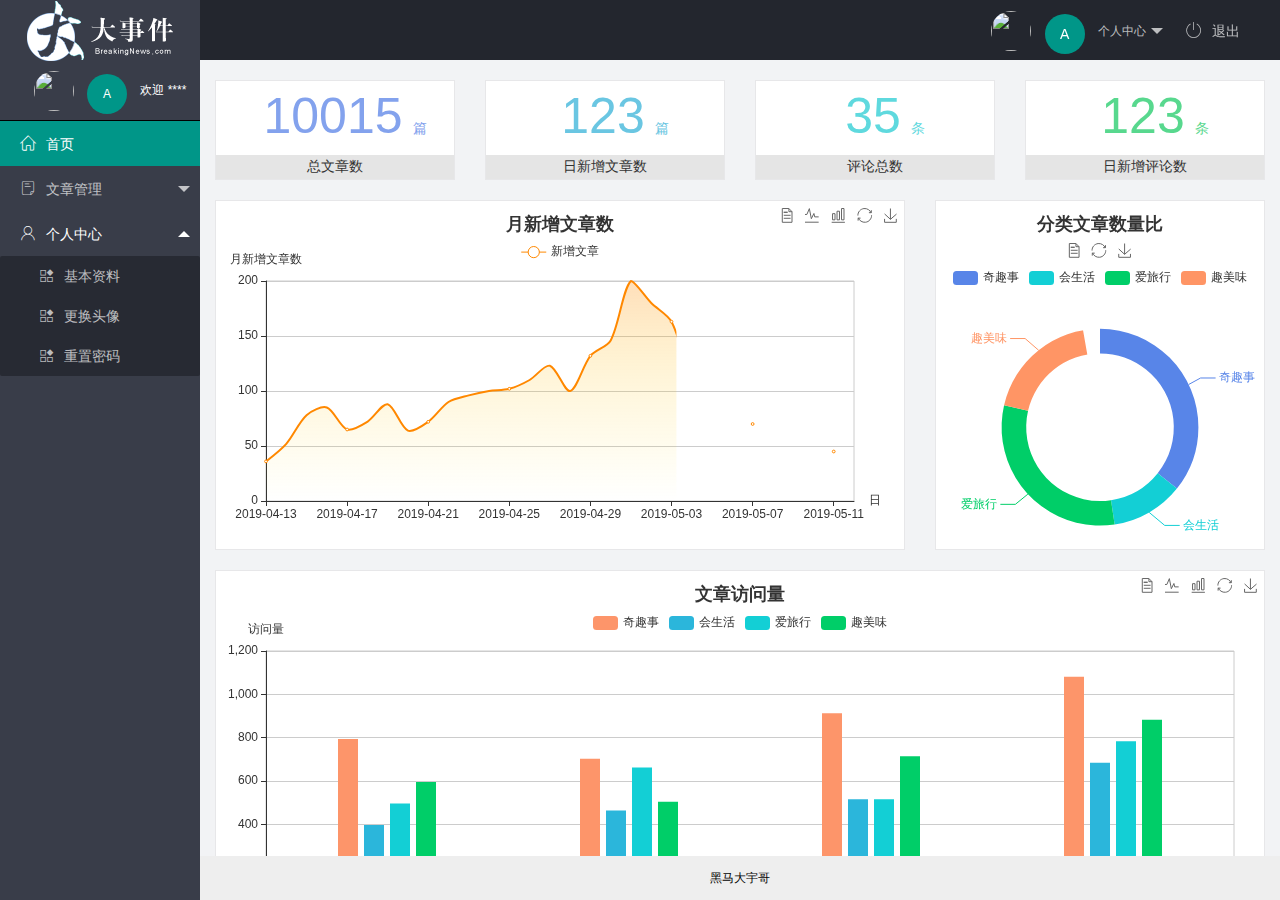
==== commit f6173e92: "wanchengle kaifa" ====
--- a/index.html
+++ b/index.html
@@ -27,9 +27,9 @@
                         个人中心
                     </a>
                     <dl class="layui-nav-child">
-                        <dd><a href="">基本资料</a></dd>
-                        <dd><a href="">Settings</a></dd>
-                        <dd><a href="">Sign out</a></dd>
+                        <dd><a href="./user/user_info.html" target="fm">基本资料</a></dd>
+                        <dd><a href="./user/user_avatar.html" target="fm">更换头像</a></dd>
+                        <dd><a href="./user/user_pwd.html" target="fm">重置密码</a></dd>
                     </dl>
                 </li>
                 <li class="layui-nav-item" >
@@ -54,7 +54,7 @@
                 <ul class="layui-nav layui-nav-tree" lay-filter="test">
                     <li class="layui-nav-item layui-this" ><a href="./home/dashboard.html" target="fm"><span class="iconfont icon-home"></span>首页</a></li>
 
-                    <li class="layui-nav-item layui-nav-itemed">
+                    <li class="layui-nav-item ">
                         <a class="" href="javascript:;"><span class="iconfont icon-16"></span>文章管理</a>
                         <dl class="layui-nav-child">
                             <dd><a href="javascript:;"><i class="layui-icon">&#xe653;</i>文章类别</a></dd>
@@ -63,12 +63,12 @@
 
                         </dl>
                     </li>
-                    <li class="layui-nav-item">
+                    <li class="layui-nav-item layui-nav-itemed">
                         <a href="javascript:;"><span class="iconfont icon-user"></span>个人中心</a>
                         <dl class="layui-nav-child">
-                            <dd><a href="javascript:;"><i class="layui-icon">&#xe653;</i>基本资料</a></dd>
-                            <dd><a href="javascript:;"><i class="layui-icon">&#xe653;</i>更换头像</a></dd>
-                            <dd><a href="javascript:;"><i class="layui-icon">&#xe653;</i>重置密码</a></dd>
+                            <dd><a href="./user/user_info.html" target="fm"><i class="layui-icon">&#xe653;</i>基本资料</a></dd>
+                            <dd><a href="./user/user_avatar.html" target="fm"><i class="layui-icon">&#xe653;</i>更换头像</a></dd>
+                            <dd><a href="./user/user_pwd.html" target="fm"><i class="layui-icon">&#xe653;</i>重置密码</a></dd>
            
                         </dl>
                     </li>
